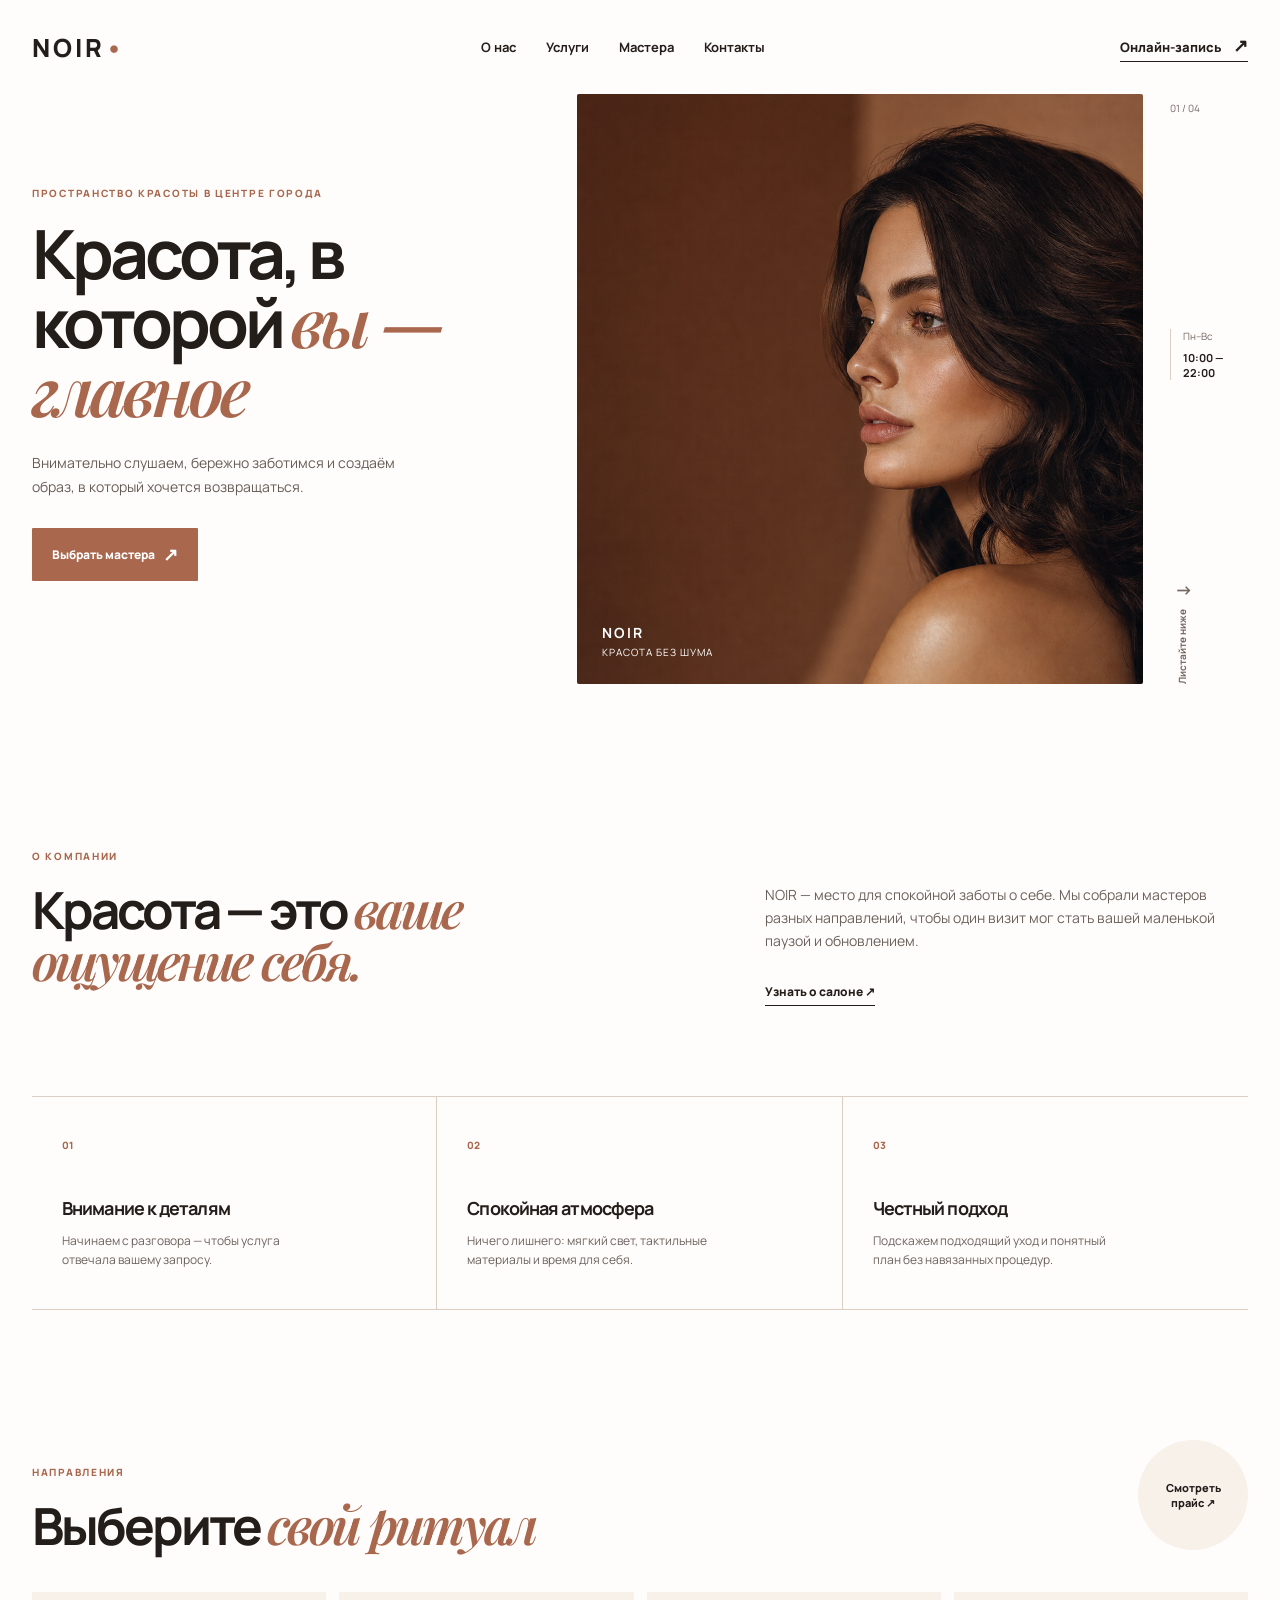
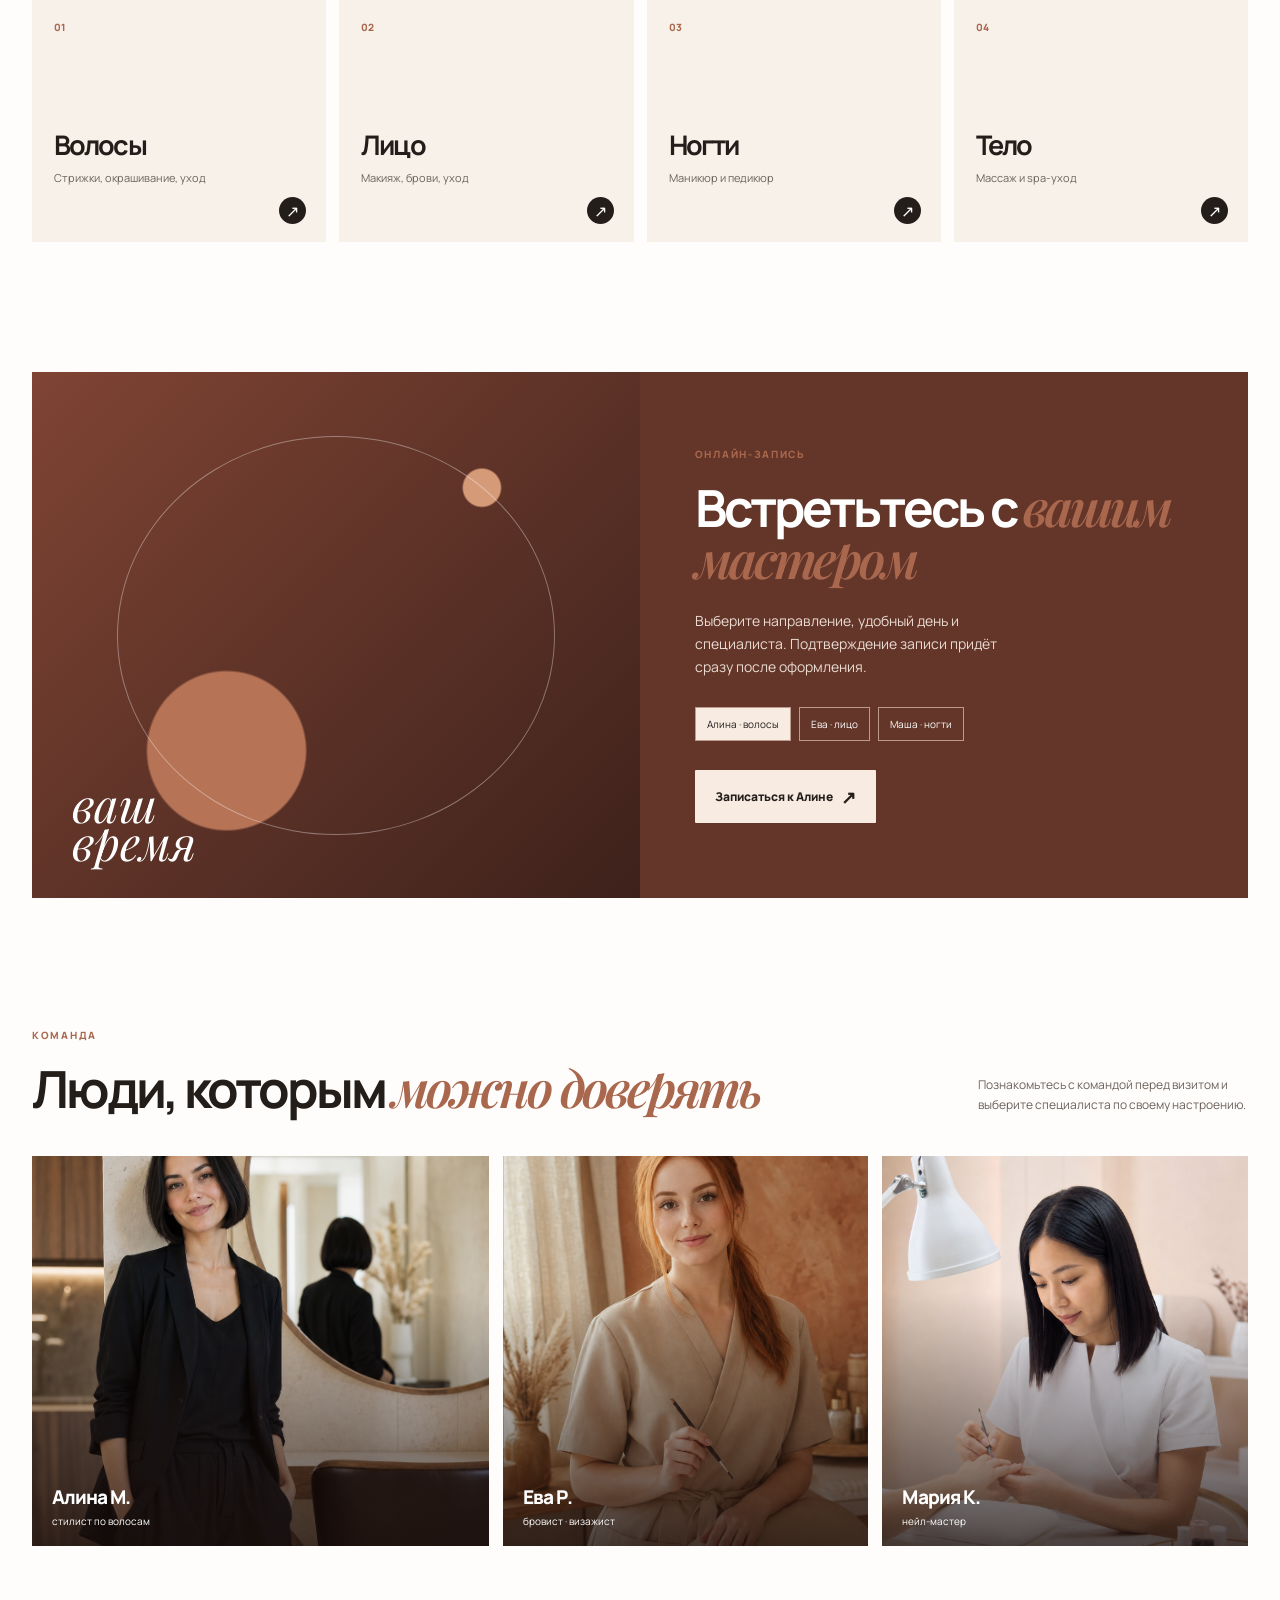
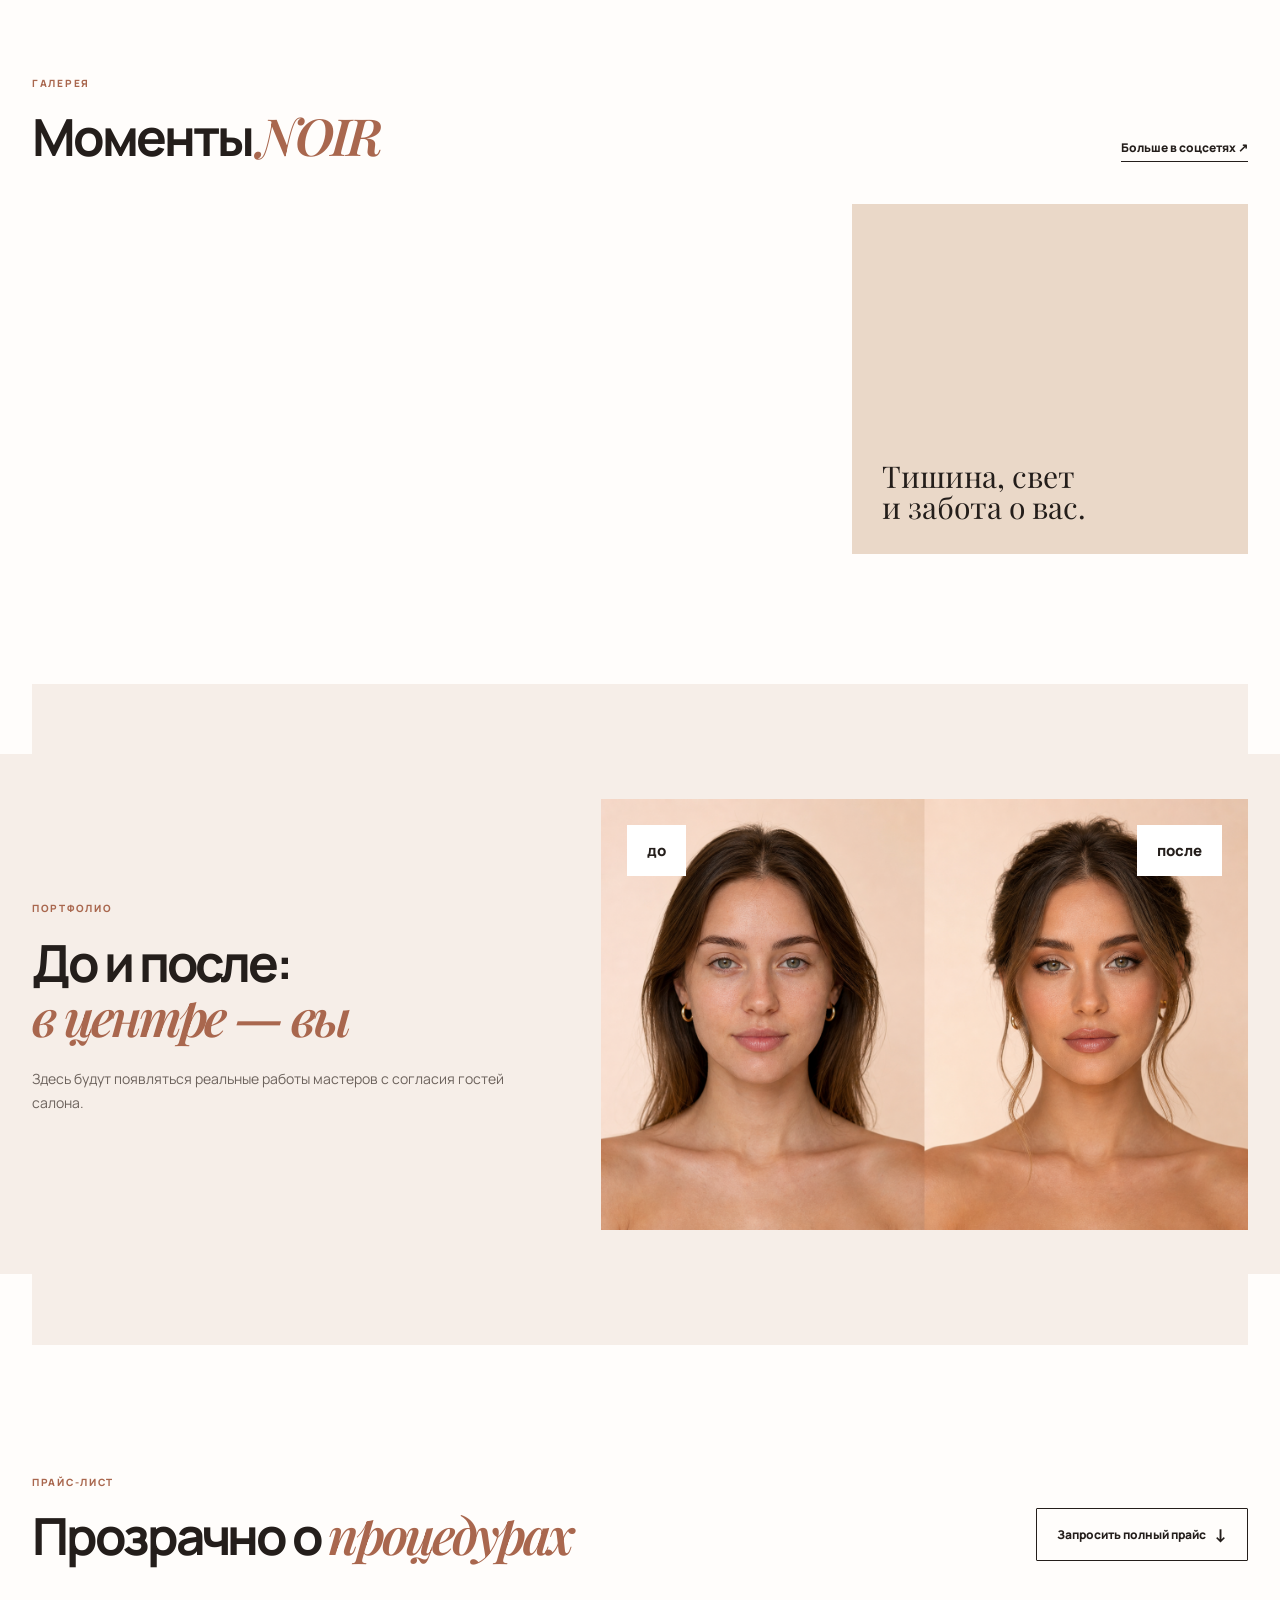
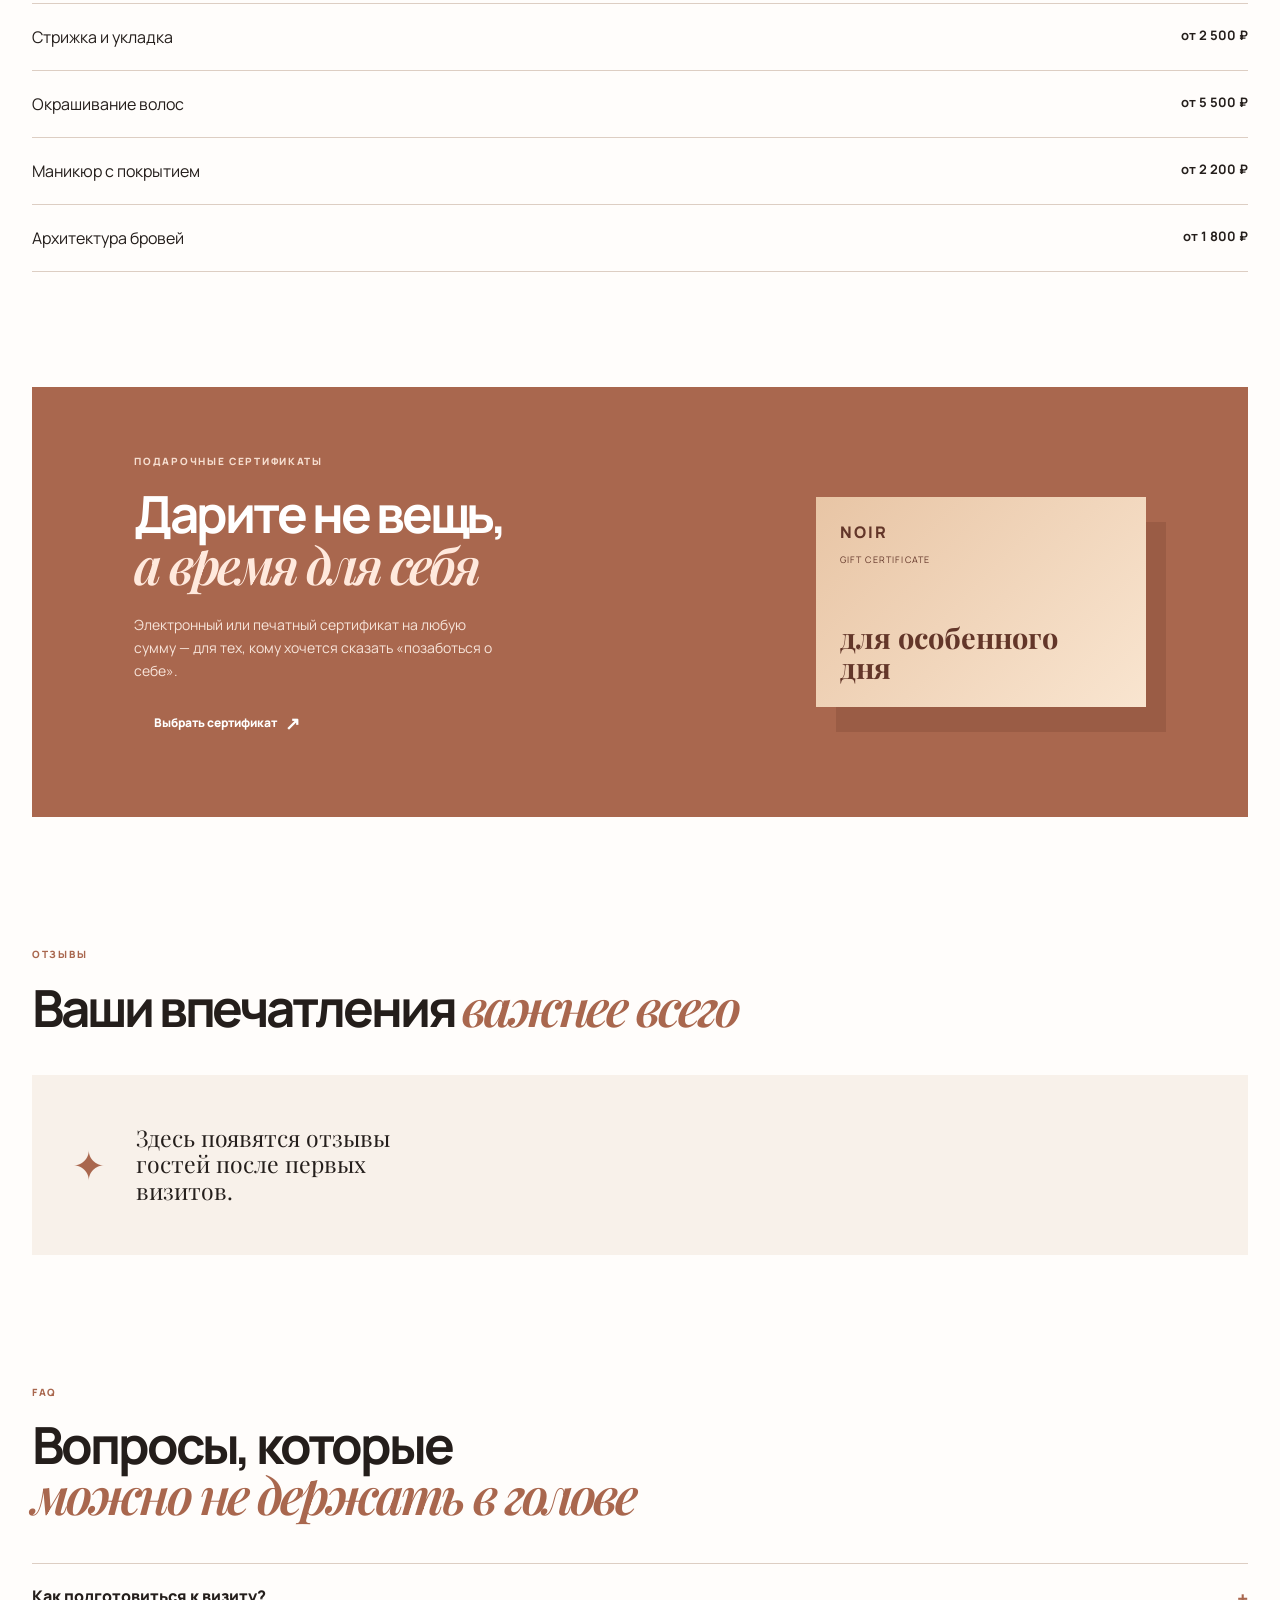
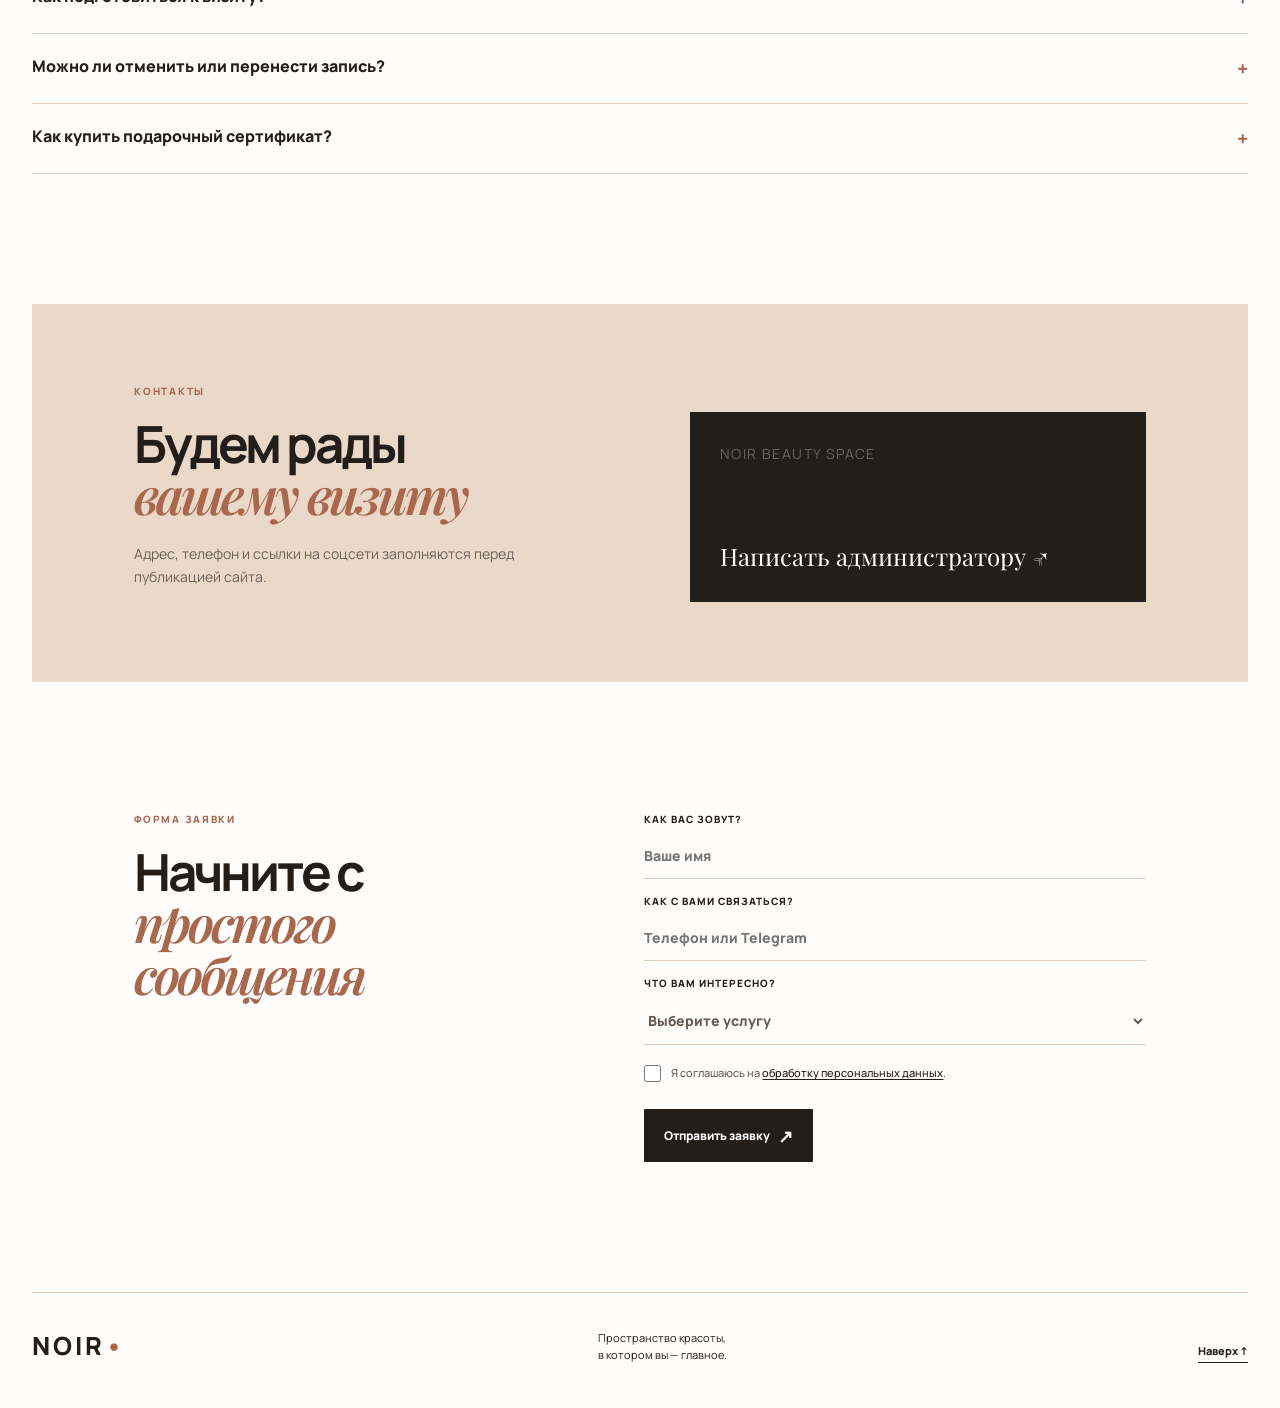
==== index.html @ 76cec796 "Create beauty salon landing page" ====
<!doctype html>
<html lang="ru">
  <head>
    <meta charset="UTF-8" />
    <meta name="viewport" content="width=device-width, initial-scale=1.0" />
    <meta name="description" content="Демонстрационный лендинг салона красоты NOIR." />
    <meta name="theme-color" content="#a8664b" />
    <title>NOIR — пространство красоты</title>
    <link rel="preconnect" href="https://fonts.googleapis.com" />
    <link rel="preconnect" href="https://fonts.gstatic.com" crossorigin />
    <link href="https://fonts.googleapis.com/css2?family=Manrope:wght@400;500;600;700;800&family=Playfair+Display:ital,wght@0,600;0,700;1,600&display=swap" rel="stylesheet" />
    <link rel="stylesheet" href="/styles.css" />
  </head>
  <body>
    <header class="header shell">
      <a class="logo" href="#top" aria-label="NOIR — на главную">NOIR<span>•</span></a>
      <button class="menu-button" aria-expanded="false" aria-controls="nav"><span></span><span></span><i class="sr-only">Открыть меню</i></button>
      <nav id="nav" class="nav" aria-label="Основная навигация">
        <a href="#about">О нас</a><a href="#services">Услуги</a><a href="#team">Мастера</a><a href="#contacts">Контакты</a>
      </nav>
      <a class="header-book" href="#booking">Онлайн-запись <b>↗</b></a>
    </header>

    <main id="top">
      <section class="hero shell">
        <div class="hero-copy"><p class="eyebrow">пространство красоты в центре города</p><h1>Красота, в которой <em>вы — главное</em></h1><p>Внимательно слушаем, бережно заботимся и создаём образ, в который хочется возвращаться.</p><a class="button button-light" href="#booking">Выбрать мастера <span>↗</span></a></div>
        <div class="hero-image"><img src="/public/beauty/hero.png" alt="Девушка с вечерним макияжем в бьюти-салоне" /><div class="hero-note"><b>NOIR</b><span>красота без шума</span></div></div>
        <div class="hero-side"><p>01 / 04</p><div><span>Пн–Вс</span><strong>10:00 — 22:00</strong></div><a href="#services">Листайте ниже <i>↓</i></a></div>
      </section>

      <section class="intro shell" id="about"><div><p class="eyebrow">о компании</p><h2>Красота — это <em>ваше ощущение себя.</em></h2></div><div class="intro-text"><p>NOIR — место для спокойной заботы о себе. Мы собрали мастеров разных направлений, чтобы один визит мог стать вашей маленькой паузой и обновлением.</p><a class="text-link" href="#contacts">Узнать о салоне <span>↗</span></a></div></section>

      <section class="benefits shell"><article><span>01</span><h3>Внимание к деталям</h3><p>Начинаем с разговора — чтобы услуга отвечала вашему запросу.</p></article><article><span>02</span><h3>Спокойная атмосфера</h3><p>Ничего лишнего: мягкий свет, тактильные материалы и время для себя.</p></article><article><span>03</span><h3>Честный подход</h3><p>Подскажем подходящий уход и понятный план без навязанных процедур.</p></article></section>

      <section class="services shell" id="services"><div class="section-top"><div><p class="eyebrow">направления</p><h2>Выберите <em>свой ритуал</em></h2></div><a class="round-link" href="#price">Смотреть<br />прайс ↗</a></div><div class="service-grid"><a href="#booking"><span>01</span><h3>Волосы</h3><p>Стрижки, окрашивание, уход</p><i>↗</i></a><a href="#booking"><span>02</span><h3>Лицо</h3><p>Макияж, брови, уход</p><i>↗</i></a><a href="#booking"><span>03</span><h3>Ногти</h3><p>Маникюр и педикюр</p><i>↗</i></a><a href="#booking"><span>04</span><h3>Тело</h3><p>Массаж и spa-уход</p><i>↗</i></a></div></section>

      <section class="booking shell" id="booking"><div class="booking-art"><img src="/public/beauty/hero.png" alt="" /><span>ваш<br />время</span></div><div class="booking-copy"><p class="eyebrow">онлайн-запись</p><h2>Встретьтесь с <em>вашим мастером</em></h2><p>Выберите направление, удобный день и специалиста. Подтверждение записи придёт сразу после оформления.</p><div class="master-pills"><button class="selected" type="button">Алина · волосы</button><button type="button">Ева · лицо</button><button type="button">Маша · ногти</button></div><a class="button button-dark" href="#request">Записаться к Алине <span>↗</span></a></div></section>

      <section class="team shell" id="team"><div class="section-top"><div><p class="eyebrow">команда</p><h2>Люди, которым <em>можно доверять</em></h2></div><p class="section-summary">Познакомьтесь с командой перед визитом и выберите специалиста по своему настроению.</p></div><div class="team-grid"><article class="person one"><div><span>Алина М.</span><small>стилист по волосам</small></div></article><article class="person two"><div><span>Ева Р.</span><small>бровист · визажист</small></div></article><article class="person three"><div><span>Мария К.</span><small>нейл-мастер</small></div></article></div></section>

      <section class="gallery shell"><div class="section-top"><div><p class="eyebrow">галерея</p><h2>Моменты <em>NOIR</em></h2></div><a class="text-link" href="#contacts">Больше в соцсетях <span>↗</span></a></div><div class="gallery-grid"><div class="g-one"></div><div class="g-two"></div><div class="g-three"><p>Тишина, свет<br />и забота о вас.</p></div></div></section>

      <section class="before-after shell"><div><p class="eyebrow">портфолио</p><h2>До и после:<br /><em>в центре — вы</em></h2><p>Здесь будут появляться реальные работы мастеров с согласия гостей салона.</p></div><div class="comparison comparison-static"><img src="/public/beauty/before-after.png" alt="Результат макияжа до и после" /><span class="comparison-label label-before">до</span><span class="comparison-label label-after">после</span></div></section>

      <section class="price shell" id="price"><div class="section-top"><div><p class="eyebrow">прайс-лист</p><h2>Прозрачно о <em>процедурах</em></h2></div><a class="button button-outline" href="#request">Запросить полный прайс <span>↓</span></a></div><div class="price-list"><div><span>Стрижка и укладка</span><b>от 2 500 ₽</b></div><div><span>Окрашивание волос</span><b>от 5 500 ₽</b></div><div><span>Маникюр с покрытием</span><b>от 2 200 ₽</b></div><div><span>Архитектура бровей</span><b>от 1 800 ₽</b></div></div></section>

      <section class="offers shell"><div><p class="eyebrow">подарочные сертификаты</p><h2>Дарите не вещь,<br /><em>а время для себя</em></h2><p>Электронный или печатный сертификат на любую сумму — для тех, кому хочется сказать «позаботься о себе».</p><a class="button button-light" href="#request">Выбрать сертификат <span>↗</span></a></div><div class="certificate"><span>NOIR</span><small>Gift certificate</small><b>для особенного<br />дня</b></div></section>

      <section class="reviews shell"><div class="section-top"><div><p class="eyebrow">отзывы</p><h2>Ваши впечатления <em>важнее всего</em></h2></div></div><div class="review-empty"><span>✦</span><p>Здесь появятся отзывы гостей после первых визитов.</p></div></section>

      <section class="faq shell"><p class="eyebrow">faq</p><h2>Вопросы, которые<br /><em>можно не держать в голове</em></h2><details><summary>Как подготовиться к визиту?<span>+</span></summary><p>После выбора услуги администратор подскажет всё необходимое перед записью.</p></details><details><summary>Можно ли отменить или перенести запись?<span>+</span></summary><p>Да, пожалуйста, сообщите нам заранее — мы найдём другое удобное время.</p></details><details><summary>Как купить подарочный сертификат?<span>+</span></summary><p>Оставьте заявку ниже: подготовим электронный или печатный вариант.</p></details></section>

      <section class="contacts shell" id="contacts"><div><p class="eyebrow">контакты</p><h2>Будем рады<br /><em>вашему визиту</em></h2><p>Адрес, телефон и ссылки на соцсети заполняются перед публикацией сайта.</p></div><div class="contact-card"><p>NOIR beauty space</p><a href="#request">Написать администратору <span>↗</span></a></div></section>

      <section class="request shell" id="request"><div><p class="eyebrow">форма заявки</p><h2>Начните с <em>простого сообщения</em></h2></div><form><label>Как вас зовут?<input required placeholder="Ваше имя" /></label><label>Как с вами связаться?<input required placeholder="Телефон или Telegram" /></label><label>Что вам интересно?<select><option>Выберите услугу</option><option>Запись к мастеру</option><option>Прайс-лист</option><option>Подарочный сертификат</option></select></label><label class="consent"><input type="checkbox" required /><span>Я соглашаюсь на <a href="/privacy.html">обработку персональных данных</a>.</span></label><button class="button button-dark" type="submit">Отправить заявку <span>↗</span></button></form></section>
    </main>
    <footer class="footer shell"><a class="logo" href="#top">NOIR<span>•</span></a><p>Пространство красоты,<br />в котором вы — главное.</p><a href="#top">Наверх ↑</a></footer>
    <script src="/script.js"></script>
  </body>
</html>
---- styles.css ----
:root{--ink:#241e1b;--soft:#f8f1ea;--sand:#ead8c8;--clay:#a9674e;--wine:#633629;--paper:#fffdfb;--line:#ddcec3}*{box-sizing:border-box}html{scroll-behavior:smooth}body{margin:0;background:var(--paper);color:var(--ink);font-family:Manrope,Arial,sans-serif;font-size:16px}a{text-decoration:none;color:inherit}button,input,select{font:inherit}:focus-visible{outline:3px solid #a9674e;outline-offset:4px}.shell{width:min(1240px,calc(100% - 64px));margin:auto}.sr-only{position:absolute;width:1px;height:1px;overflow:hidden;clip:rect(0 0 0 0)}.header{height:94px;display:flex;align-items:center;justify-content:space-between;position:relative}.logo{font-size:25px;font-weight:800;letter-spacing:.12em}.logo span{color:var(--clay)}.nav{display:flex;gap:30px;font-size:13px;font-weight:700}.nav a:hover,.text-link:hover{color:var(--clay)}.header-book{font-size:13px;font-weight:800;border-bottom:1px solid var(--ink);padding-bottom:4px}.header-book b,.button span{font-size:18px;margin-left:8px}.menu-button{display:none}.hero{min-height:630px;display:grid;grid-template-columns:1fr 1.04fr 105px;gap:0;align-items:stretch;padding-bottom:45px}.hero-copy{padding:92px 47px 35px 0}.eyebrow{font-size:10px;text-transform:uppercase;letter-spacing:.17em;font-weight:800;color:var(--clay);margin:0 0 20px}h1,h2,h3,p{margin-top:0}h1,h2{letter-spacing:-.06em;line-height:.99}h1{font-size:clamp(48px,5.3vw,78px);margin-bottom:26px}h1 em,h2 em{font-family:'Playfair Display',serif;font-weight:600;color:var(--clay)}.hero-copy>p:not(.eyebrow){max-width:370px;color:#675d57;line-height:1.65;font-size:14px;margin-bottom:30px}.button{border:0;display:inline-flex;align-items:center;justify-content:center;min-height:53px;padding:0 20px;border-radius:1px;font-size:12px;font-weight:800;cursor:pointer;transition:.2s transform,.2s background}.button:hover{transform:translateY(-3px)}.button-light{color:white;background:var(--clay)}.button-dark{color:white;background:var(--ink)}.button-outline{border:1px solid var(--ink);background:transparent}.hero-image{position:relative;overflow:hidden;background:var(--sand);min-height:590px;border-radius:2px}.hero-image:after{content:"";position:absolute;inset:0;background:linear-gradient(110deg,rgba(73,36,22,.23),transparent 55%)}.hero-image img{width:100%;height:100%;object-fit:cover;object-position:68% center;position:absolute}.hero-note{position:absolute;left:25px;bottom:25px;z-index:1;color:white;display:flex;flex-direction:column;gap:3px}.hero-note b{font-size:14px;letter-spacing:.15em}.hero-note span{font-size:10px;text-transform:uppercase;letter-spacing:.1em}.hero-side{padding:0 0 0 27px;display:flex;flex-direction:column;justify-content:space-between;font-size:10px;color:#746862}.hero-side>p{padding-top:7px}.hero-side div{display:flex;flex-direction:column;gap:7px;border-left:1px solid var(--line);padding-left:12px}.hero-side strong{font-size:11px;color:var(--ink)}.hero-side a{writing-mode:vertical-rl;transform:rotate(180deg);font-weight:700}.hero-side i{margin-top:10px;font-style:normal;font-size:18px}.intro{padding:120px 0 90px;display:grid;grid-template-columns:1.15fr .85fr;gap:80px}.intro h2,.section-top h2,.team h2,.gallery h2,.price h2,.reviews h2,.faq h2,.contacts h2,.request h2{font-size:clamp(36px,4vw,59px);margin:0}.intro-text{padding-top:34px}.intro-text p,.booking-copy>p:not(.eyebrow),.before-after>div>p:not(.eyebrow),.offers p:not(.eyebrow),.contacts>div>p:not(.eyebrow){line-height:1.65;color:#6c625c;font-size:14px}.text-link{font-size:12px;font-weight:800;border-bottom:1px solid var(--ink);padding-bottom:5px;display:inline-block;margin-top:17px}.benefits{border-top:1px solid var(--line);border-bottom:1px solid var(--line);display:grid;grid-template-columns:repeat(3,1fr)}.benefits article{padding:35px 30px 40px;border-right:1px solid var(--line)}.benefits article:last-child{border:0}.benefits span,.service-grid a>span{font-size:10px;color:var(--clay);font-weight:800}.benefits h3{font-size:18px;letter-spacing:-.05em;margin:42px 0 12px}.benefits p{font-size:12px;line-height:1.55;color:#6c625c;max-width:240px;margin:0}.services,.team,.gallery,.price,.reviews{padding:130px 0}.section-top{display:flex;align-items:flex-end;justify-content:space-between;margin-bottom:42px}.round-link{width:110px;height:110px;border-radius:50%;background:var(--soft);display:grid;place-items:center;text-align:center;font-size:11px;font-weight:800;line-height:1.45}.service-grid{display:grid;grid-template-columns:repeat(4,1fr);gap:13px}.service-grid a{background:var(--soft);min-height:250px;padding:22px;position:relative;transition:.25s background,.25s transform}.service-grid a:hover{transform:translateY(-6px);background:var(--sand)}.service-grid h3{margin:90px 0 7px;font-size:27px;letter-spacing:-.07em}.service-grid p{font-size:11px;color:#6c625c}.service-grid i{position:absolute;right:20px;bottom:18px;width:27px;height:27px;border-radius:50%;background:var(--ink);color:#fff;font-style:normal;display:grid;place-items:center}.booking{display:grid;grid-template-columns:1fr 1fr;background:var(--wine);color:white}.booking-art{min-height:500px;position:relative;overflow:hidden}.booking-art:after{content:"";position:absolute;inset:0;background:rgba(52,24,17,.36)}.booking-art img{width:100%;height:100%;object-fit:cover;object-position:75%;filter:saturate(.7)}.booking-art span{position:absolute;z-index:1;left:40px;bottom:38px;font-family:'Playfair Display',serif;font-size:47px;line-height:.8;font-style:italic}.booking-copy{padding:75px 9%}.booking-copy h2{font-size:clamp(38px,4vw,58px);margin:0 0 24px}.booking-copy>p:not(.eyebrow){color:#eadbd2;max-width:340px}.master-pills{display:flex;flex-wrap:wrap;gap:8px;margin:29px 0}.master-pills button{background:transparent;border:1px solid #bc9a8d;color:white;padding:9px 11px;font-size:10px;cursor:pointer}.master-pills .selected{background:#f7ebe2;color:var(--ink)}.booking .button{background:#f7ebe2;color:var(--ink)}.section-summary{max-width:270px;font-size:12px;line-height:1.6;color:#6c625c;margin:0}.team-grid{display:grid;grid-template-columns:1.25fr 1fr 1fr;gap:14px}.person{height:390px;position:relative;overflow:hidden;background:linear-gradient(145deg,#dcb6a2,#7e4939)}.person:before{content:"";position:absolute;inset:0;background:url('/public/beauty/hero.png') center/cover;filter:sepia(.35) saturate(.7);opacity:.9}.person.two:before{object-position:20%;filter:hue-rotate(20deg) sepia(.3);transform:scale(1.12)}.person.three:before{object-position:90%;filter:grayscale(.25) sepia(.4);transform:scale(1.18)}.person:after{content:"";position:absolute;inset:35% 0 0;background:linear-gradient(transparent,rgba(25,13,10,.75))}.person div{position:absolute;z-index:1;left:20px;bottom:18px;color:#fff;display:flex;flex-direction:column;gap:4px}.person span{font-size:19px;font-weight:800;letter-spacing:-.05em}.person small{font-size:10px}.gallery{padding-top:0}.gallery-grid{display:grid;grid-template-columns:1.2fr .8fr 1fr;gap:14px;height:350px}.gallery-grid>div{background-image:url('/public/beauty/hero.png');background-size:cover}.g-one{background-position:78%;filter:sepia(.2)}.g-two{background-position:21%;filter:brightness(.75) hue-rotate(10deg)}.g-three{background:var(--sand)!important;padding:30px;display:flex;align-items:flex-end}.g-three p{font-family:'Playfair Display',serif;font-size:30px;line-height:1.05;margin:0}.before-after{padding:115px 0;display:grid;grid-template-columns:.85fr 1.15fr;gap:90px;align-items:center;background:#f6eee8}.before-after:before{content:"";position:absolute;left:0;right:0;height:520px;background:#f6eee8;z-index:-1}.before-after h2{font-size:clamp(38px,4vw,55px);margin:0 0 23px}.comparison{height:390px;position:relative;display:grid;grid-template-columns:1fr 1fr;overflow:hidden}.comparison>div{background:url('/public/beauty/hero.png') center/cover}.before{filter:grayscale(1) contrast(.8);background-position:23%!important}.after{background-position:86%!important}.comparison span{display:block;background:white;width:max-content;padding:6px 10px;margin:13px;font-size:10px;font-weight:800}.comparison button{position:absolute;left:calc(50% - 20px);top:calc(50% - 20px);border:0;width:40px;height:40px;border-radius:50%;background:var(--ink);color:white;cursor:pointer}.price{padding-bottom:115px}.price-list{border-top:1px solid var(--line)}.price-list div{display:flex;justify-content:space-between;padding:22px 0;border-bottom:1px solid var(--line);font-size:16px}.price-list b{font-size:13px}.offers{background:var(--clay);color:white;display:grid;grid-template-columns:1fr 1fr;min-height:430px;padding:67px 8%;align-items:center}.offers .eyebrow{color:#f6ded0}.offers h2{font-size:clamp(38px,4vw,57px);margin:0 0 22px}.offers h2 em{color:#ffe9dd}.offers p:not(.eyebrow){color:#f7e4da;max-width:360px}.certificate{justify-self:end;width:330px;height:210px;background:linear-gradient(135deg,#e8c5a5,#f9e5d0);color:var(--wine);padding:24px;display:flex;flex-direction:column;gap:10px;box-shadow:20px 25px 0 rgba(70,31,21,.15)}.certificate span{font-weight:800;letter-spacing:.13em}.certificate small{text-transform:uppercase;letter-spacing:.13em;font-size:9px}.certificate b{font-family:'Playfair Display',serif;font-size:29px;line-height:1.05;margin-top:auto}.reviews{padding-bottom:0}.review-empty{min-height:180px;background:var(--soft);display:flex;align-items:center;gap:30px;padding:40px}.review-empty span{font-size:40px;color:var(--clay)}.review-empty p{max-width:330px;font-family:'Playfair Display',serif;font-size:23px;line-height:1.15;margin:0}.faq{padding:130px 0}.faq h2{margin-bottom:42px}.faq details{border-top:1px solid var(--line);padding:21px 0}.faq details:last-child{border-bottom:1px solid var(--line)}.faq summary{font-weight:800;font-size:16px;cursor:pointer;list-style:none;display:flex;justify-content:space-between}.faq summary span{font-size:20px;color:var(--clay)}.faq details[open] summary span{transform:rotate(45deg)}.faq details p{max-width:510px;font-size:13px;line-height:1.6;color:#6c625c;margin:18px 0 0}.contacts{padding:80px 8%;background:var(--sand);display:grid;grid-template-columns:1fr 1fr;gap:100px}.contacts h2,.request h2{margin:0 0 22px}.contact-card{align-self:end;background:var(--ink);color:#fff;padding:30px;min-height:190px;display:flex;flex-direction:column;justify-content:space-between}.contact-card p{font-size:11px;text-transform:uppercase;letter-spacing:.1em}.contact-card a{font-family:'Playfair Display',serif;font-size:24px}.request{display:grid;grid-template-columns:.9fr 1.1fr;gap:100px;padding:130px 8%}.request form{display:grid;gap:15px}.request label{font-size:10px;font-weight:800;text-transform:uppercase;letter-spacing:.1em}.request input,.request select{display:block;width:100%;padding:13px 0;border:0;border-bottom:1px solid var(--line);background:transparent;outline:0;font-size:14px;margin-top:7px}.request select{color:#655a54}.request .button{justify-self:start;margin-top:12px}.form-note{font-size:10px;line-height:1.5;color:#81756e;margin:0}.footer{border-top:1px solid var(--line);padding:35px 0 45px;display:flex;justify-content:space-between;align-items:end}.footer p,.footer>a:last-child{font-size:11px;line-height:1.5;margin:0}.footer>a:last-child{font-weight:800;border-bottom:1px solid var(--ink);padding-bottom:3px}@media(max-width:760px){.shell{width:calc(100% - 36px)}.header{height:75px}.menu-button{display:block;order:3;width:32px;height:30px;border:0;background:transparent;padding:5px;cursor:pointer}.menu-button span{height:1px;background:var(--ink);display:block;margin:5px}.header-book{display:none}.nav{position:absolute;top:70px;right:0;z-index:3;background:var(--ink);color:#fff;padding:18px;display:none;flex-direction:column;gap:14px}.nav.open{display:flex}.hero{display:flex;flex-direction:column;min-height:0;padding-bottom:55px}.hero-copy{padding:48px 0 33px}.hero-copy h1{font-size:51px}.hero-image{min-height:440px}.hero-side{display:none}.intro,.before-after,.contacts,.request{grid-template-columns:1fr;gap:27px;padding:75px 0}.intro-text{padding:0}.benefits{grid-template-columns:1fr}.benefits article{border-right:0;border-bottom:1px solid var(--line);padding:25px 0}.benefits article:last-child{border:0}.benefits h3{margin:16px 0 8px}.services,.team,.gallery,.price,.reviews,.faq{padding:75px 0}.section-top{align-items:start;gap:20px}.section-top .round-link{display:none}.section-summary{display:none}.service-grid{grid-template-columns:1fr 1fr}.service-grid a{min-height:180px}.service-grid h3{margin-top:58px;font-size:23px}.booking{display:block;width:100%}.booking-art{min-height:320px}.booking-copy{padding:52px 18px}.team-grid{grid-template-columns:1fr 1fr}.person{height:280px}.person:first-child{grid-column:1/-1}.gallery-grid{grid-template-columns:1fr 1fr;height:380px}.g-one{grid-row:span 2}.g-three{padding:16px}.g-three p{font-size:20px}.before-after{width:100%;padding-left:18px;padding-right:18px}.comparison{height:300px}.price .section-top{display:block}.price .button{margin-top:20px}.offers{width:100%;grid-template-columns:1fr;padding:60px 18px;gap:35px}.certificate{justify-self:start;width:min(100%,330px)}.request{padding-left:0;padding-right:0}.footer{align-items:start;flex-direction:column;gap:20px}.footer>a:last-child{display:none}}
@media(prefers-reduced-motion:reduce){*{scroll-behavior:auto!important;transition:none!important}}

/* Each visual slot uses its own source image. */
.booking-art{background:radial-gradient(circle at 74% 22%,#d59a78 0 3%,transparent 3.3%),radial-gradient(circle at 32% 72%,#b67356 0 14%,transparent 14.4%),linear-gradient(135deg,#7f4434,#3d211b)}
.booking-art img{display:none}.booking-art:after{inset:12% 14%;background:transparent;border:1px solid rgba(255,255,255,.35);border-radius:50%}
.person:before{background-image:url('/public/beauty/team-alina.png');background-position:center;filter:none;opacity:1}.person.two:before{background-image:url('/public/beauty/team-eva.png');background-position:center;filter:none;transform:none}.person.three:before{background-image:url('/public/beauty/team-maria.png');background-position:center;filter:none;transform:none}
.gallery-grid>div{background-image:none}.g-one{background-image:url('/public/beauty/interior.png');background-position:center;filter:none}.g-two{background-image:url('/public/beauty/products.png');background-position:center;filter:none}
.comparison{background:url('/public/beauty/before-after.png') right center/200% 100%;cursor:ew-resize}.comparison>div{position:absolute;inset:0;background:none}.comparison .after{background:url('/public/beauty/before-after.png') right center/200% 100%}.comparison .before{width:var(--split);overflow:hidden;background:url('/public/beauty/before-after.png') left center/200% 100%;border-right:2px solid white}.comparison .before span{position:absolute;left:0}.comparison .after span{position:absolute;right:0}.comparison-range{position:absolute;z-index:3;inset:0;width:100%;height:100%;margin:0;opacity:0;cursor:ew-resize}.comparison-handle{position:absolute;z-index:2;left:var(--split);top:50%;display:grid;place-items:center;width:46px;height:46px;transform:translate(-50%,-50%);border-radius:50%;background:var(--ink);color:white;font-size:20px;font-weight:800;pointer-events:none}
.comparison-range{opacity:1;appearance:none;-webkit-appearance:none;background:transparent}.comparison-range::-webkit-slider-thumb{appearance:none;-webkit-appearance:none;width:46px;height:46px;background:transparent;border:0}.comparison-range::-moz-range-thumb{width:46px;height:46px;background:transparent;border:0}
.comparison{background:#f3ded3}.comparison .after{background:url('/public/beauty/after.png') center/cover}.comparison .before{width:100%;clip-path:inset(0 calc(100% - var(--split)) 0 0);overflow:hidden;border:0;background:url('/public/beauty/before.png') center/cover;filter:none}.comparison .before::after{content:"";position:absolute;left:var(--split);top:0;bottom:0;width:2px;background:#fff}.comparison .after,.comparison .before{filter:none}
.comparison{width:min(100%,440px);height:auto;aspect-ratio:3/4;justify-self:end}.comparison .comparison-handle{margin:0;padding:0;background:var(--ink);color:#fff;border-radius:50%;font-size:20px;line-height:1}.comparison-range{border:0}.comparison .before span,.comparison .after span{margin:18px}
@media(max-width:760px){.comparison{width:100%;max-width:440px;justify-self:start}}
.comparison-static{width:100%;max-width:none;height:auto;aspect-ratio:3/2;display:block;justify-self:stretch;cursor:default;background:none}.comparison-static img{display:block;width:100%;height:100%;object-fit:cover}.comparison-static .comparison-label{position:absolute;z-index:1;top:26px;margin:0;padding:15px 20px;background:#fff;color:var(--ink);font-size:15px;font-weight:800}.comparison-static .label-before{left:26px}.comparison-static .label-after{right:26px}.comparison-static .comparison-mark{position:absolute;z-index:1;left:50%;top:50%;display:grid;place-items:center;width:80px;height:80px;margin:0;padding:0;transform:translate(-50%,-50%);border-radius:50%;background:var(--ink);color:#fff;font-size:27px;font-weight:800}.comparison-static .before,.comparison-static .after,.comparison-static .comparison-range,.comparison-static .comparison-handle{display:none}@media(max-width:760px){.comparison-static{aspect-ratio:1/1.1}.comparison-static .comparison-label{top:14px;padding:10px 14px;font-size:12px}.comparison-static .label-before{left:14px}.comparison-static .label-after{right:14px}.comparison-static .comparison-mark{width:52px;height:52px;font-size:18px}}
.before-after h2{max-width:470px;line-height:1.06}
.request .consent{display:flex;align-items:flex-start;gap:10px;margin-top:5px;color:#685e58;font-size:11px;font-weight:500;line-height:1.5;letter-spacing:0;text-transform:none}.request .consent input{display:block;flex:0 0 auto;width:17px;height:17px;margin:0;border:1px solid var(--ink);accent-color:var(--ink)}.request .consent a{text-decoration:underline;text-underline-offset:2px;color:var(--ink)}
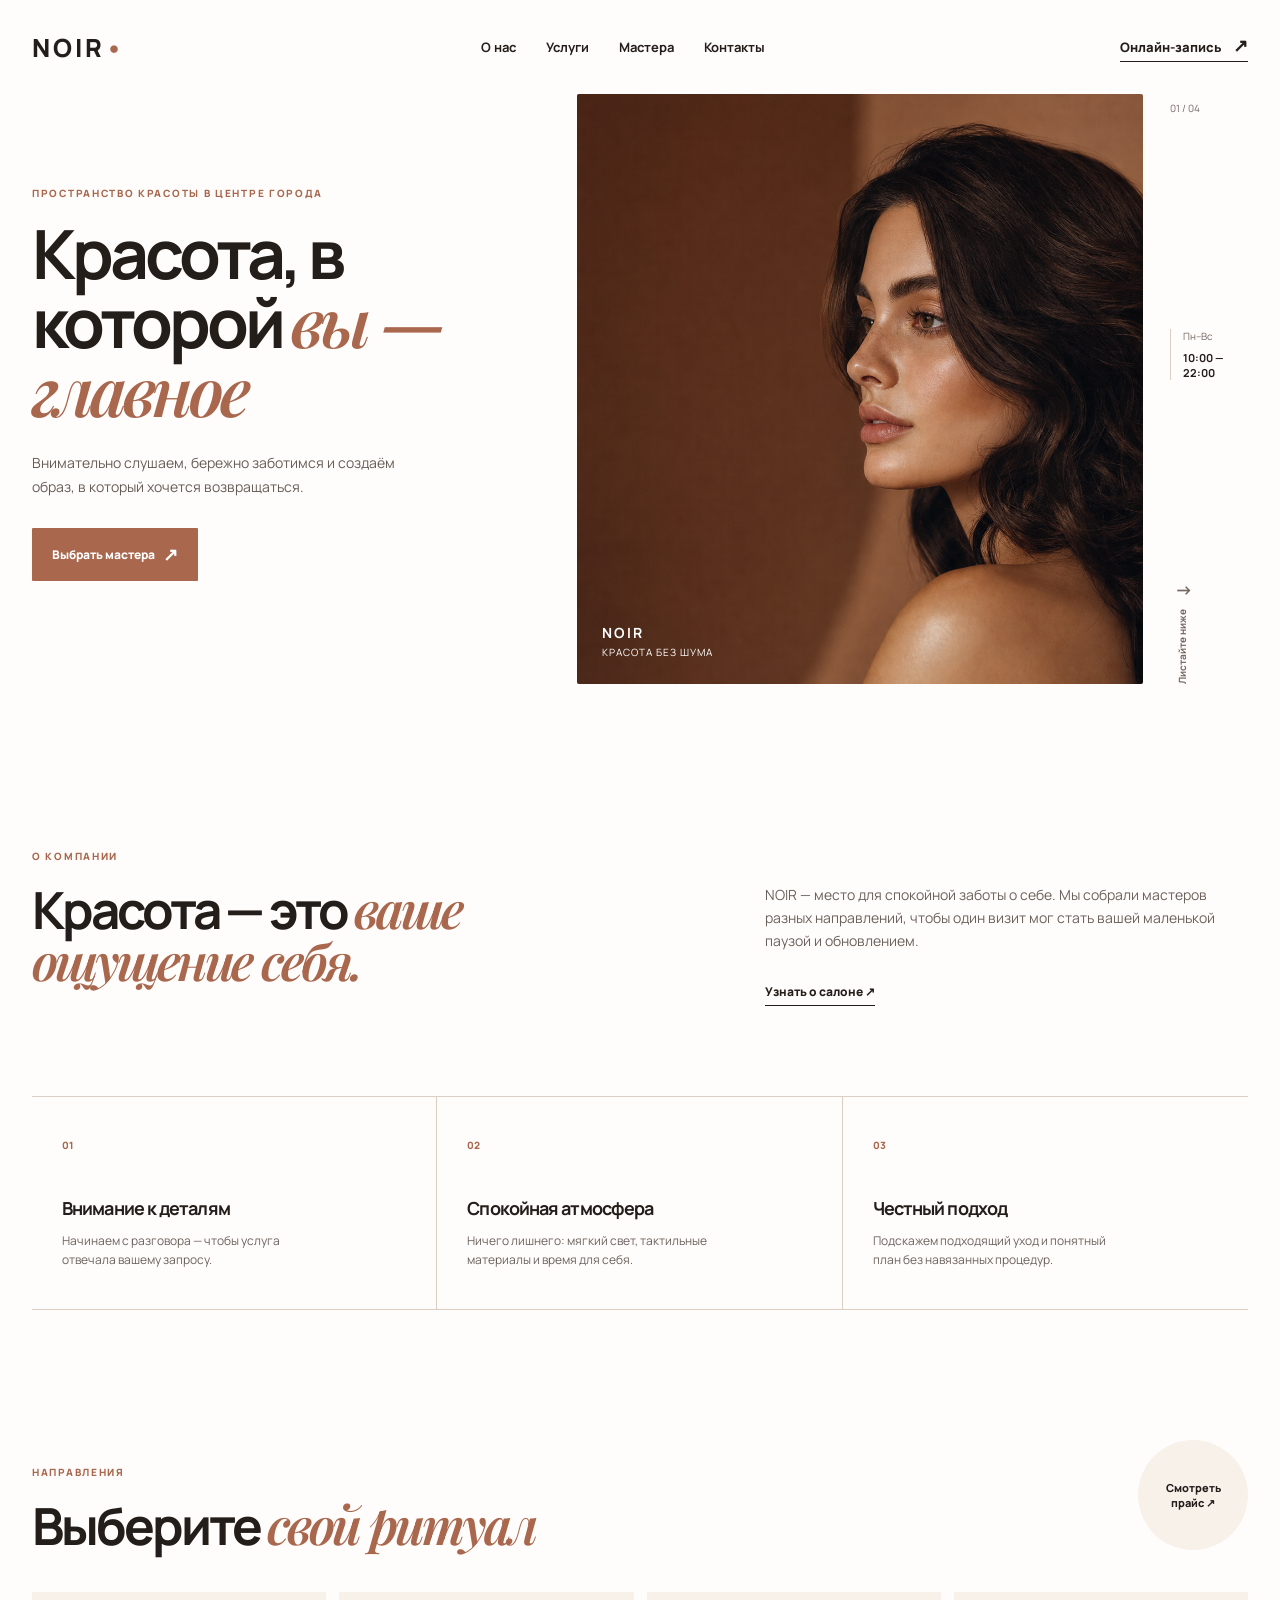
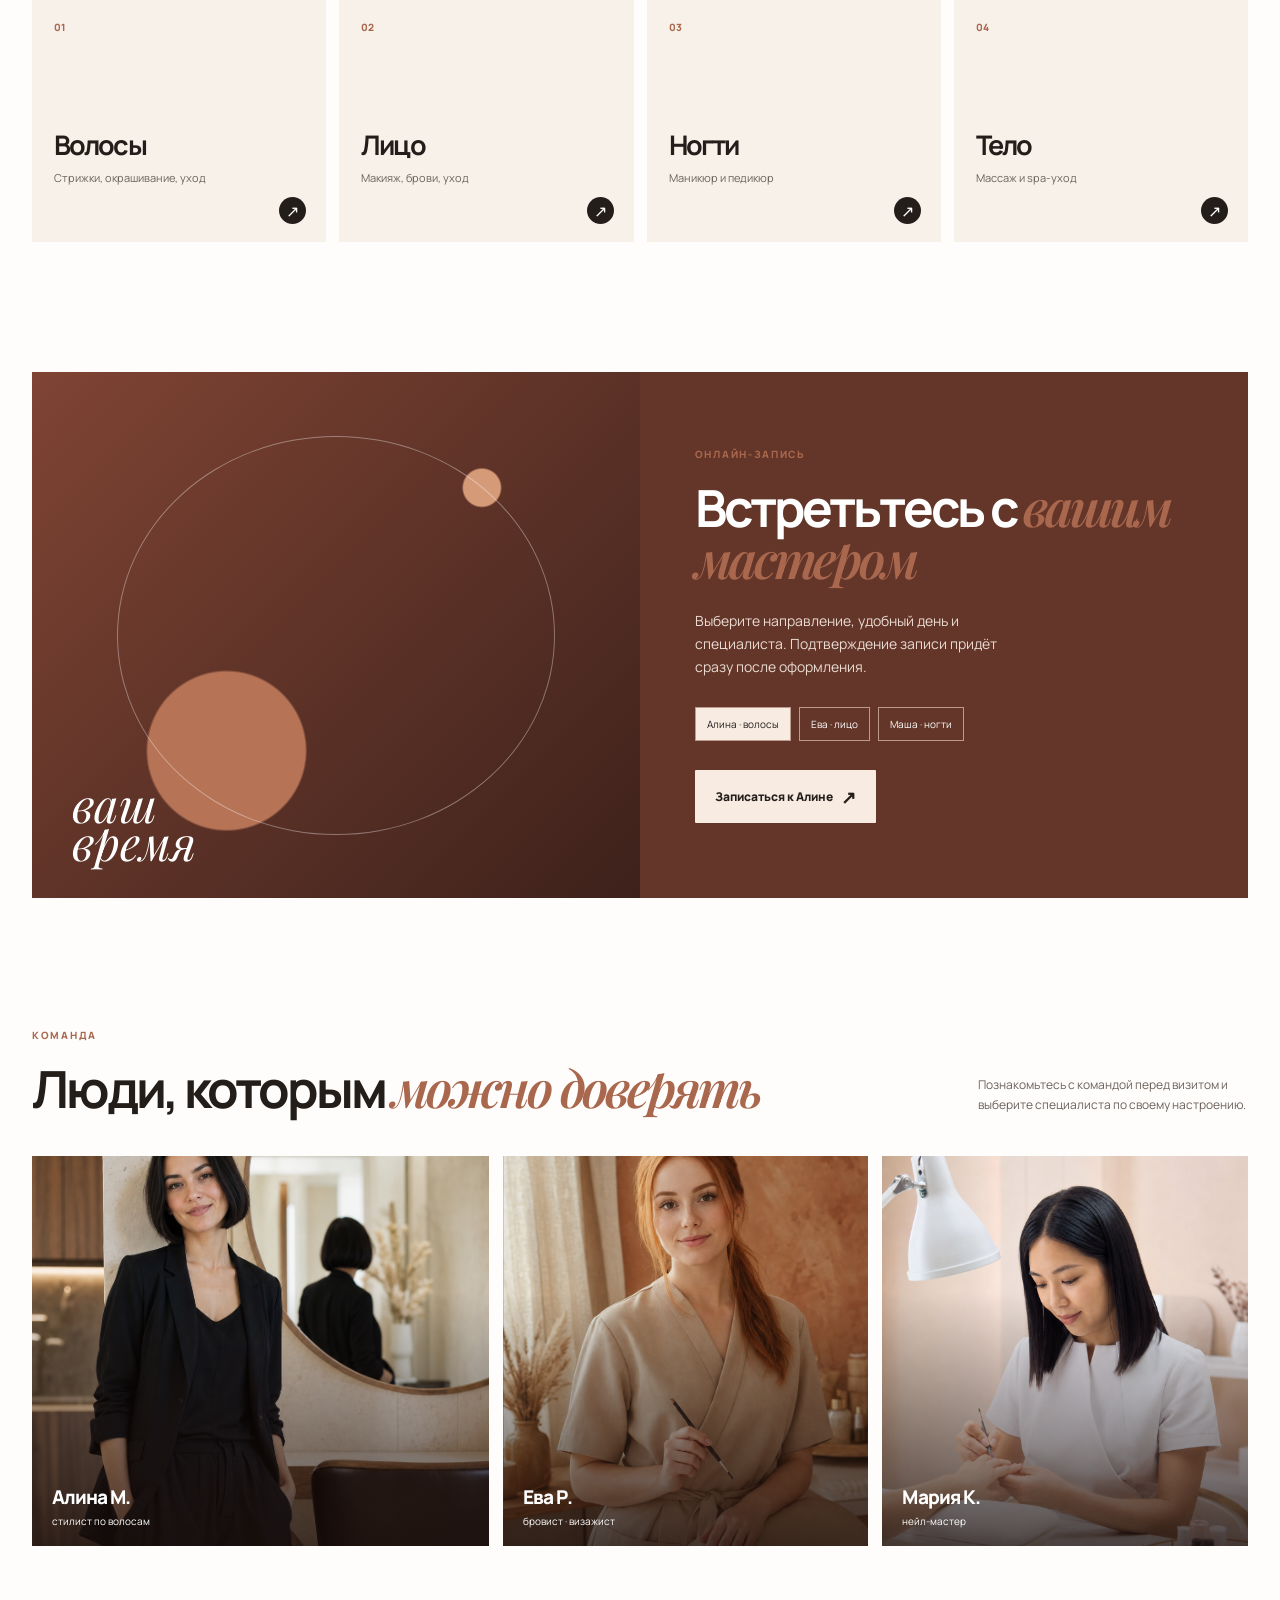
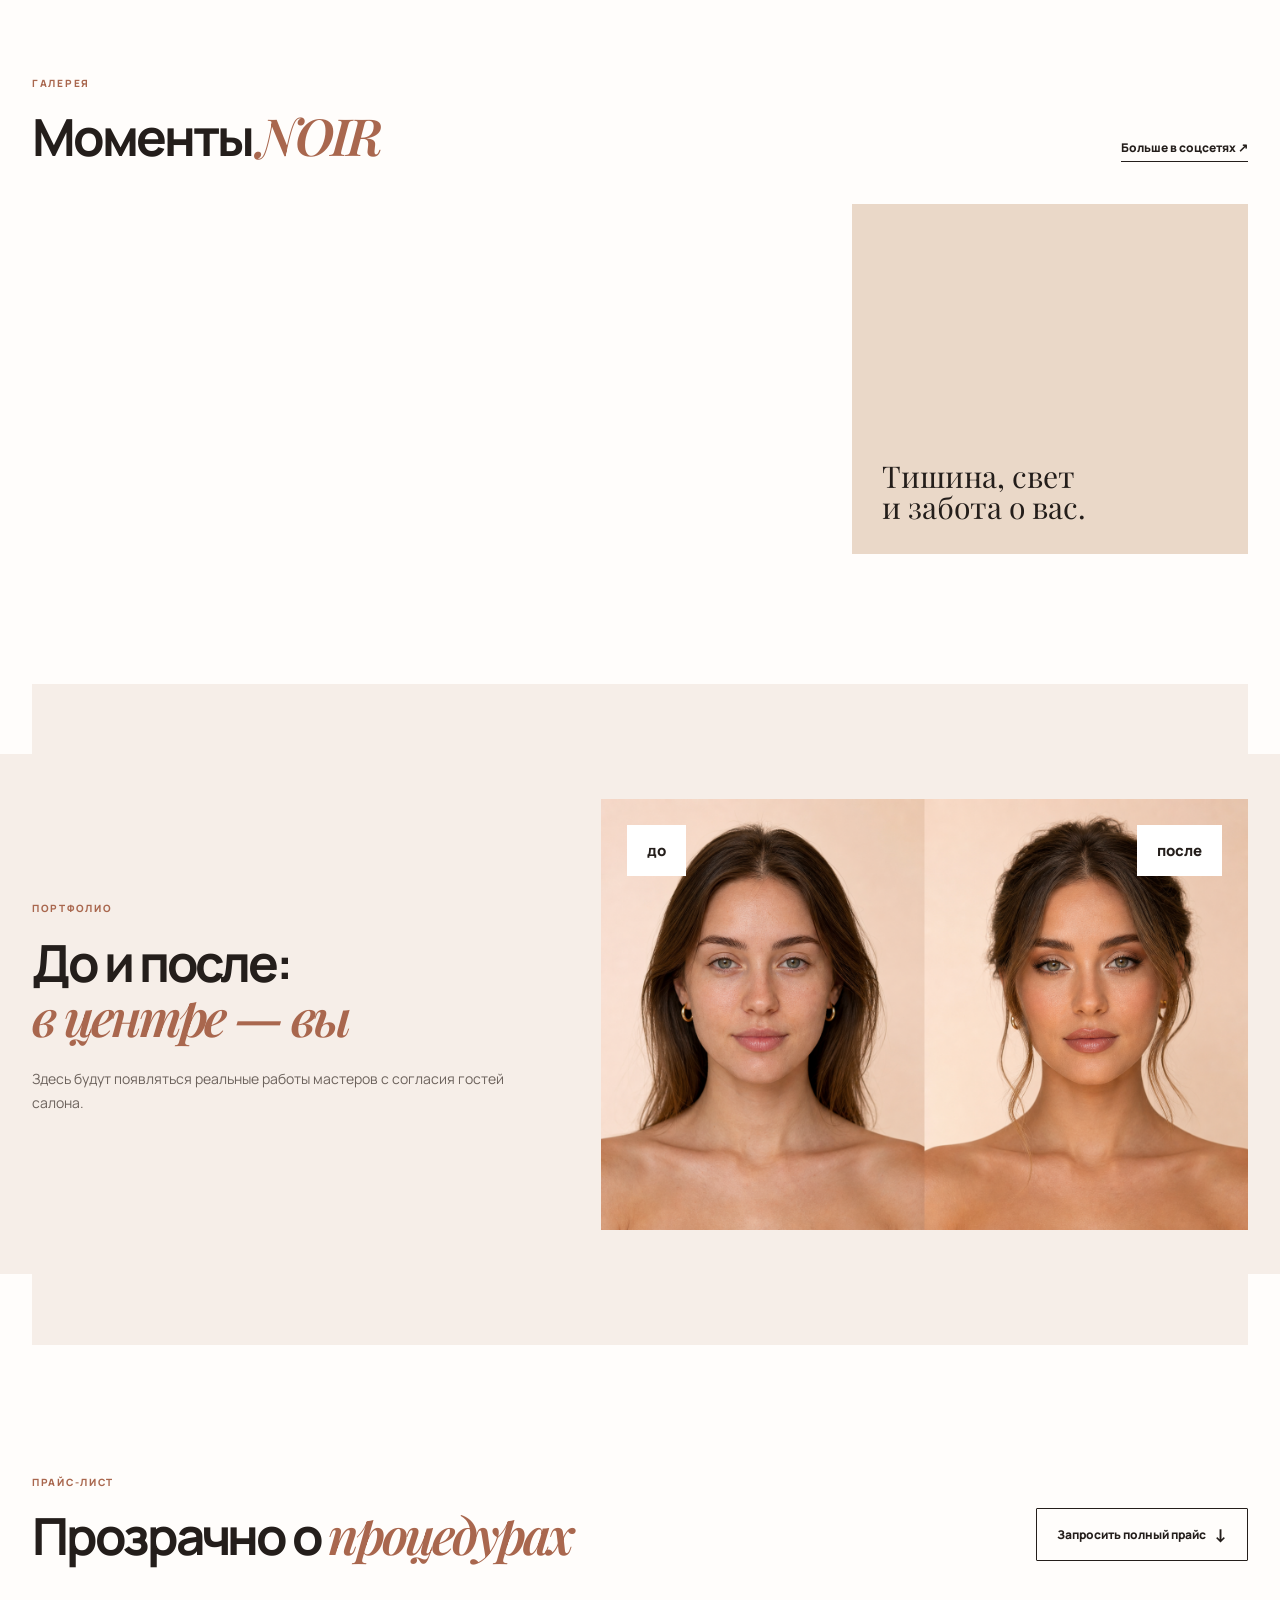
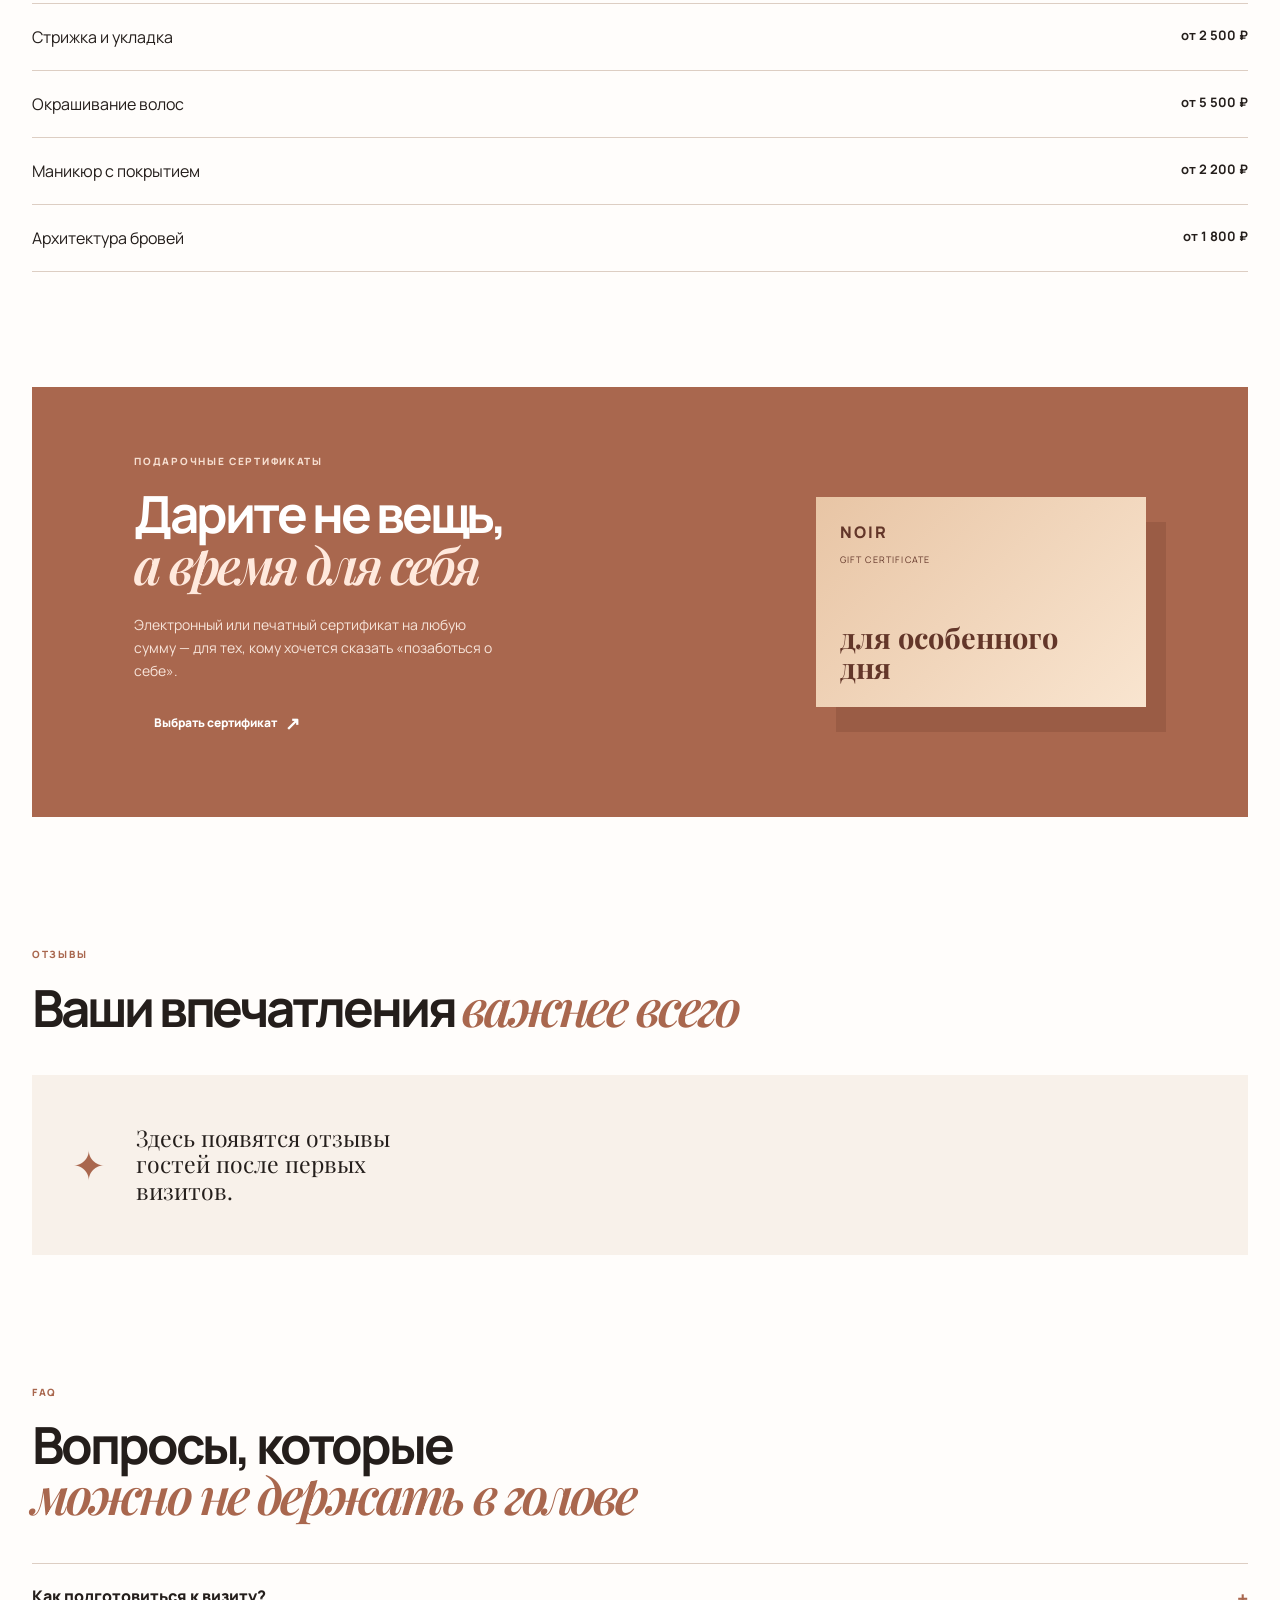
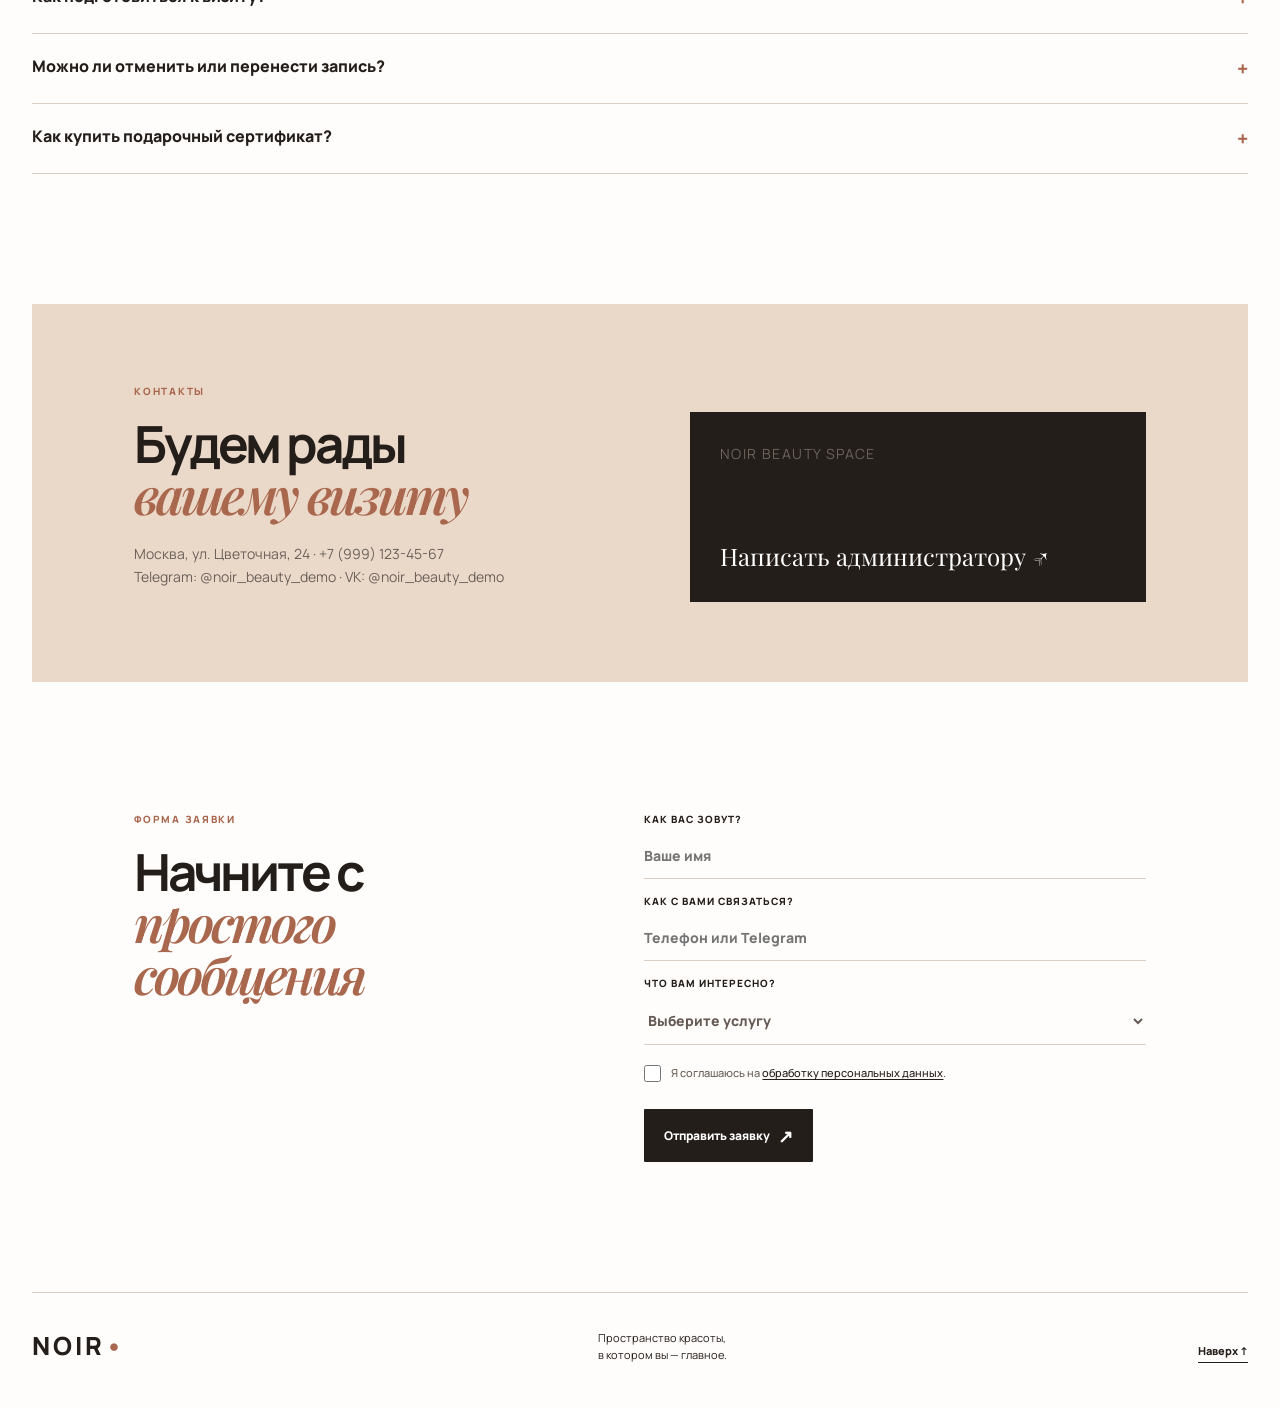
==== commit 6c9ae87b: "Добавить демонстрационные контакты" ====
--- a/index.html
+++ b/index.html
@@ -50,7 +50,7 @@
 
       <section class="faq shell"><p class="eyebrow">faq</p><h2>Вопросы, которые<br /><em>можно не держать в голове</em></h2><details><summary>Как подготовиться к визиту?<span>+</span></summary><p>После выбора услуги администратор подскажет всё необходимое перед записью.</p></details><details><summary>Можно ли отменить или перенести запись?<span>+</span></summary><p>Да, пожалуйста, сообщите нам заранее — мы найдём другое удобное время.</p></details><details><summary>Как купить подарочный сертификат?<span>+</span></summary><p>Оставьте заявку ниже: подготовим электронный или печатный вариант.</p></details></section>
 
-      <section class="contacts shell" id="contacts"><div><p class="eyebrow">контакты</p><h2>Будем рады<br /><em>вашему визиту</em></h2><p>Адрес, телефон и ссылки на соцсети заполняются перед публикацией сайта.</p></div><div class="contact-card"><p>NOIR beauty space</p><a href="#request">Написать администратору <span>↗</span></a></div></section>
+      <section class="contacts shell" id="contacts"><div><p class="eyebrow">контакты</p><h2>Будем рады<br /><em>вашему визиту</em></h2><p>Москва, ул. Цветочная, 24 · +7 (999) 123-45-67<br />Telegram: @noir_beauty_demo · VK: @noir_beauty_demo</p></div><div class="contact-card"><p>NOIR beauty space</p><a href="#request">Написать администратору <span>↗</span></a></div></section>
 
       <section class="request shell" id="request"><div><p class="eyebrow">форма заявки</p><h2>Начните с <em>простого сообщения</em></h2></div><form><label>Как вас зовут?<input required placeholder="Ваше имя" /></label><label>Как с вами связаться?<input required placeholder="Телефон или Telegram" /></label><label>Что вам интересно?<select><option>Выберите услугу</option><option>Запись к мастеру</option><option>Прайс-лист</option><option>Подарочный сертификат</option></select></label><label class="consent"><input type="checkbox" required /><span>Я соглашаюсь на <a href="/privacy.html">обработку персональных данных</a>.</span></label><button class="button button-dark" type="submit">Отправить заявку <span>↗</span></button></form></section>
     </main>
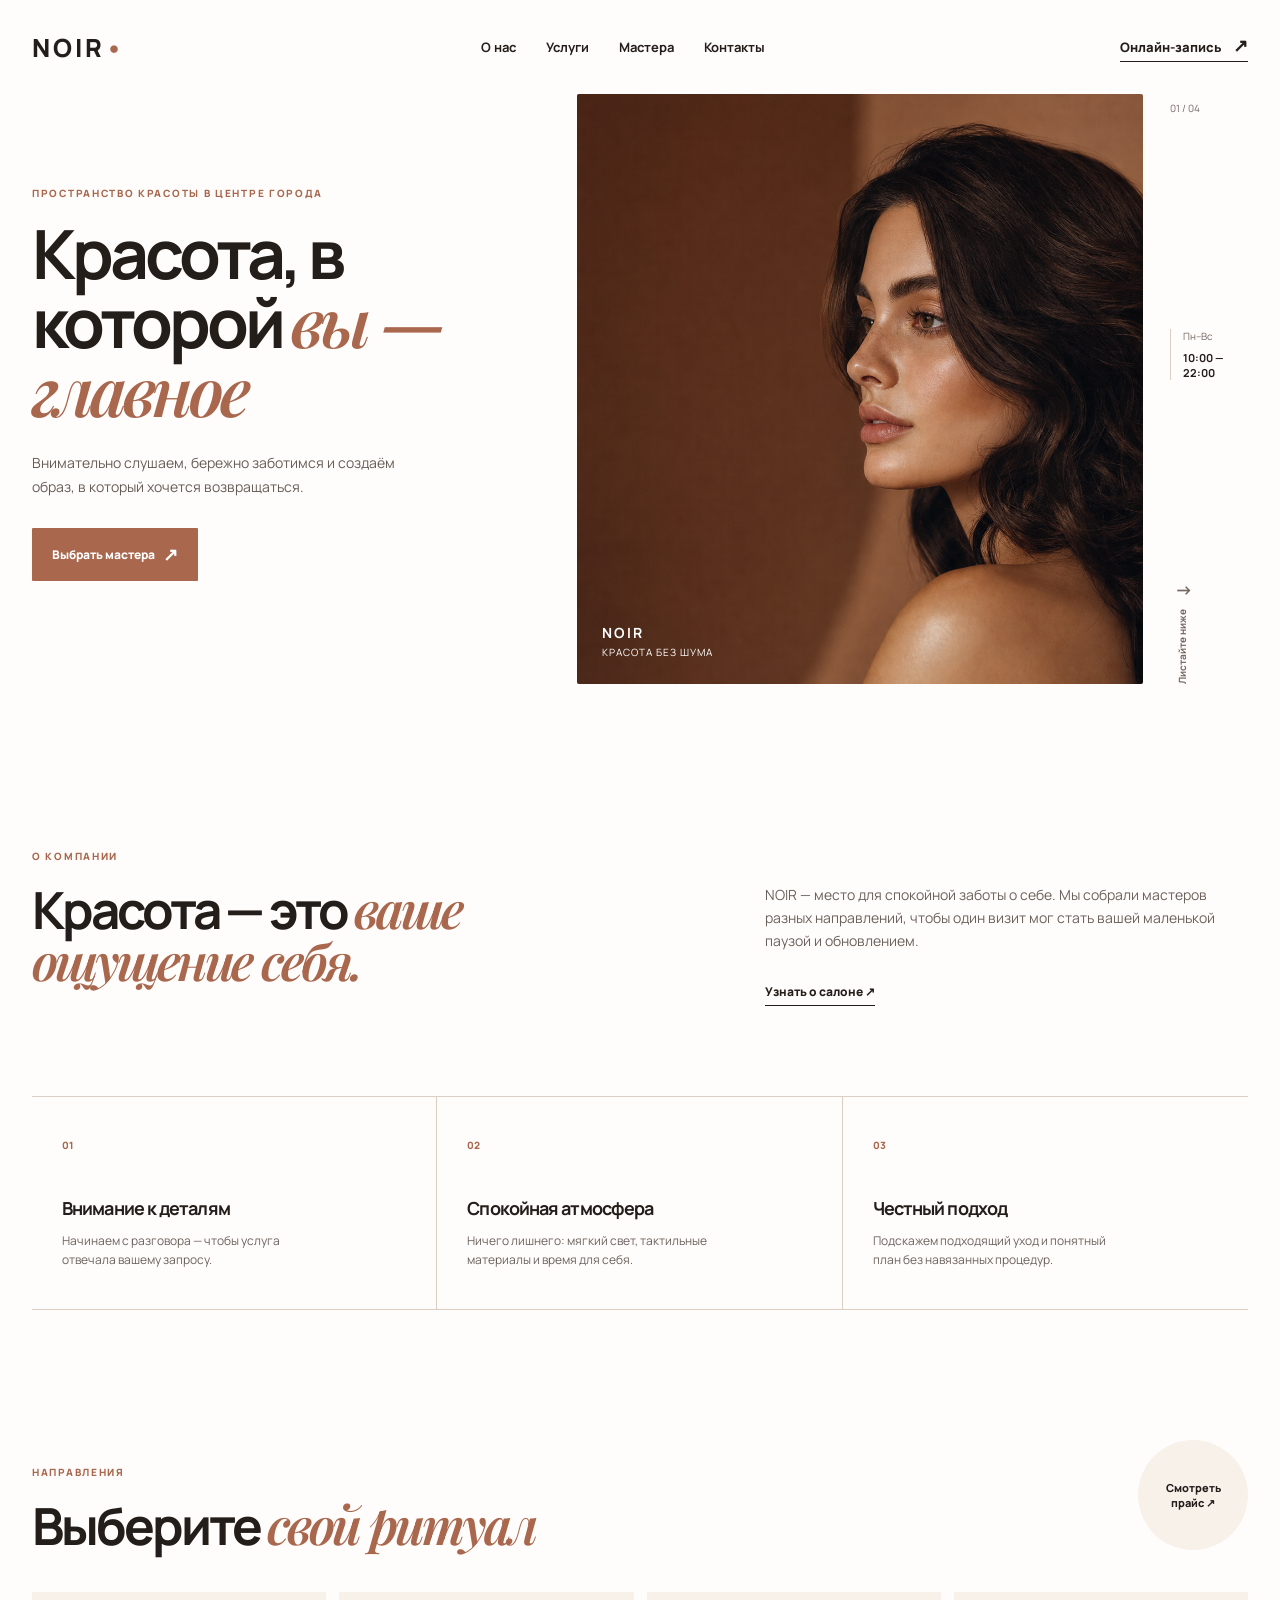
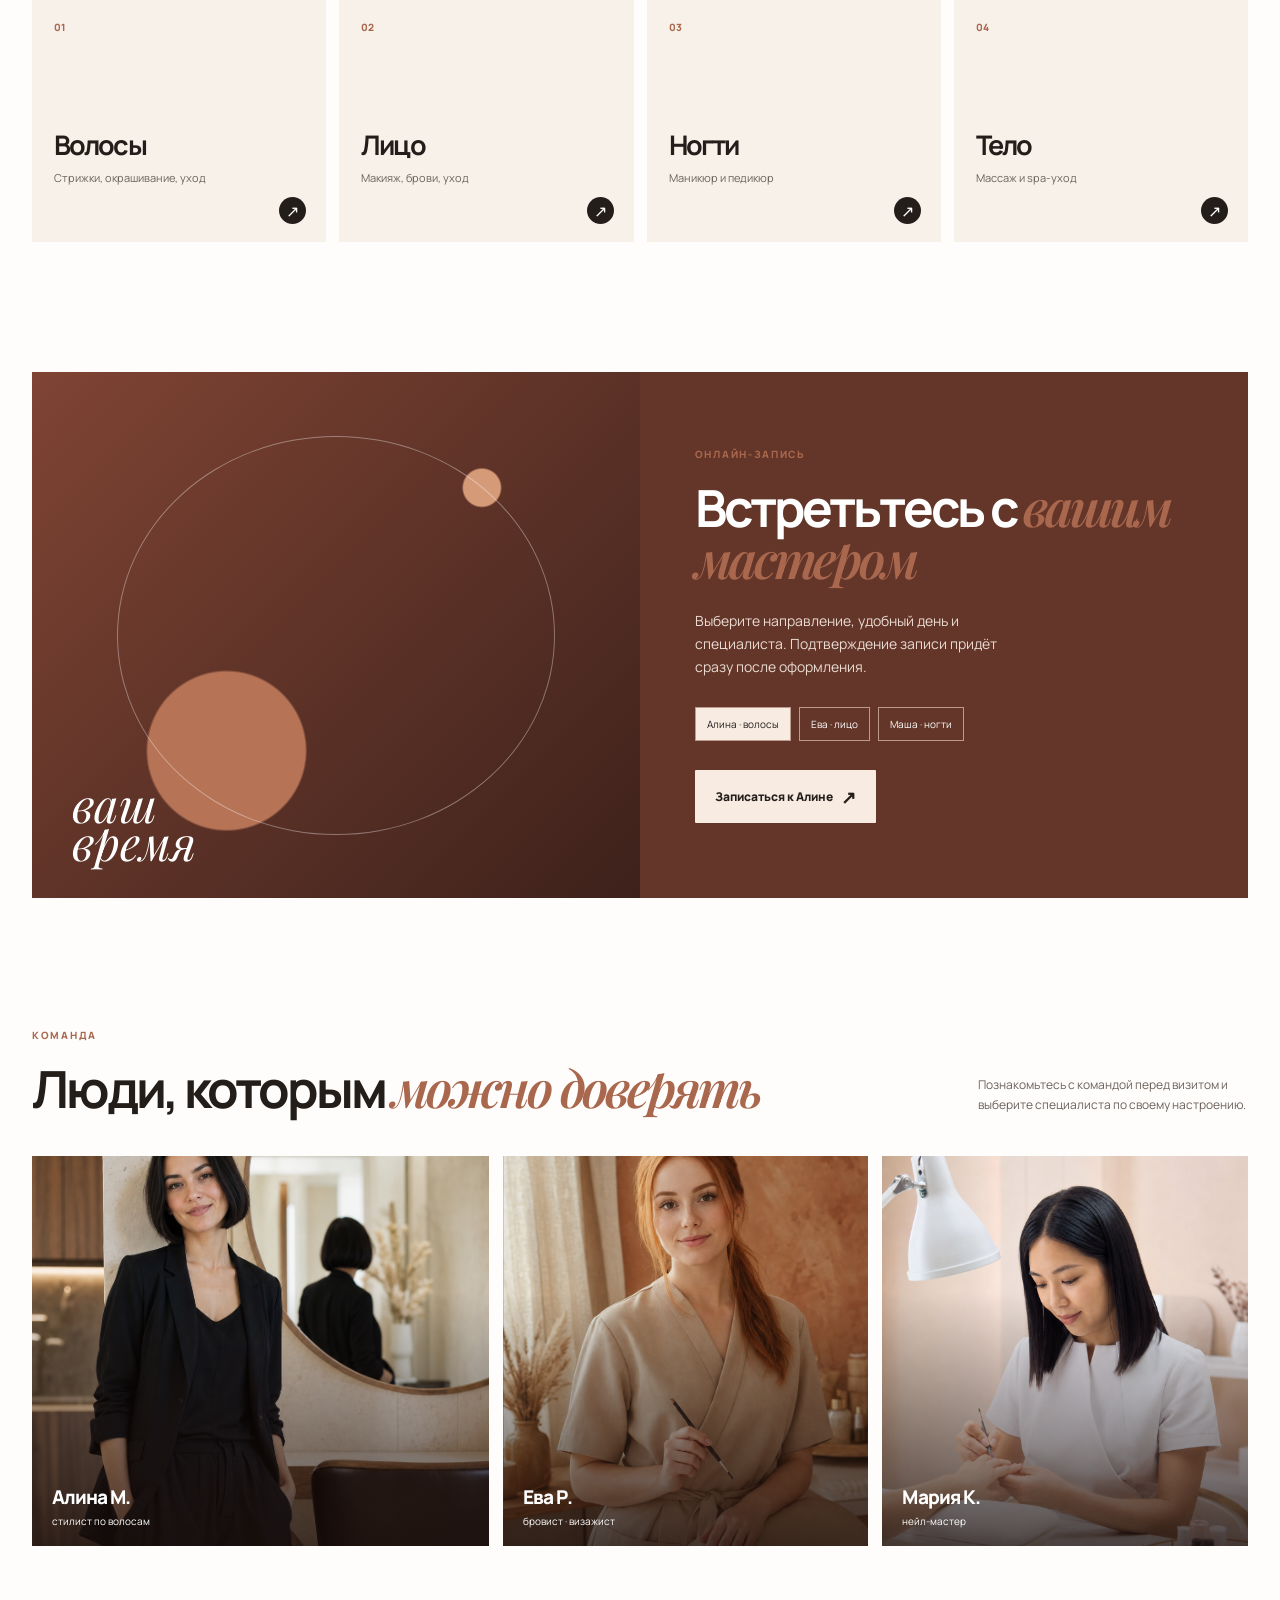
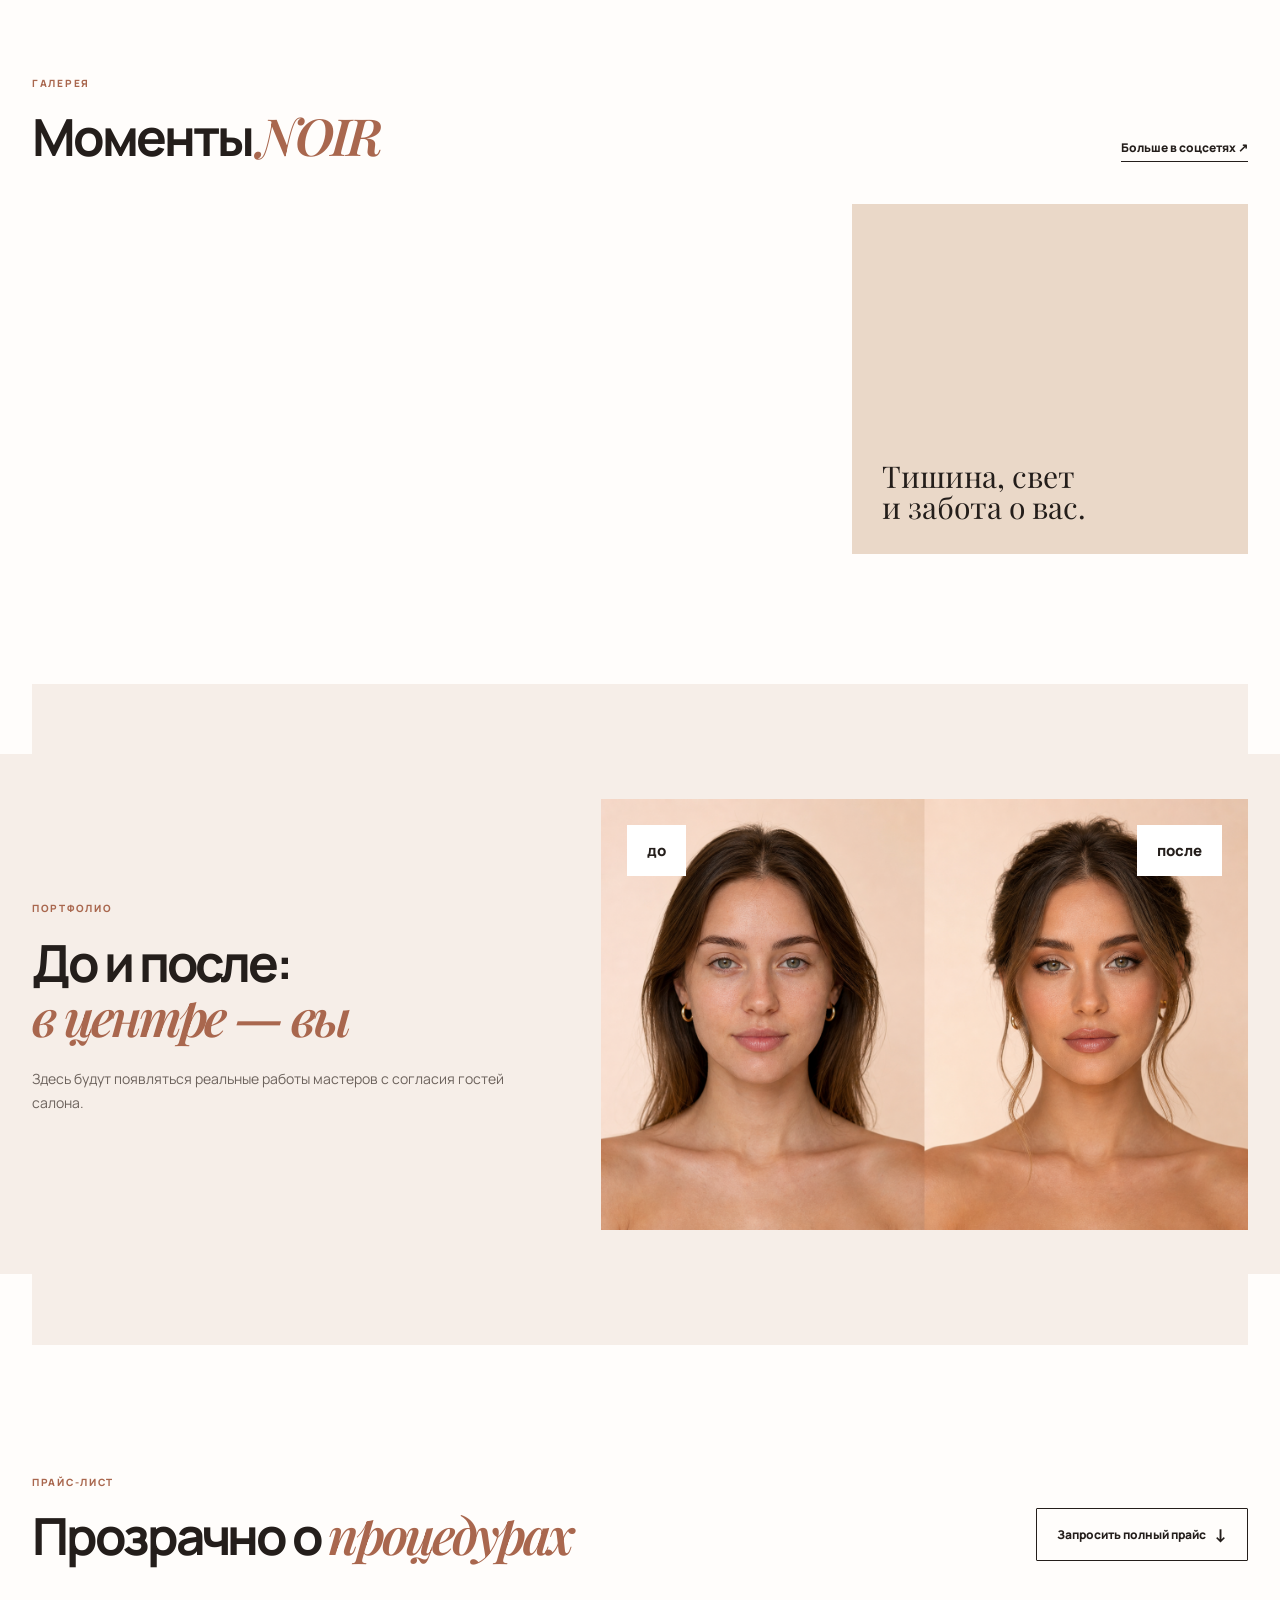
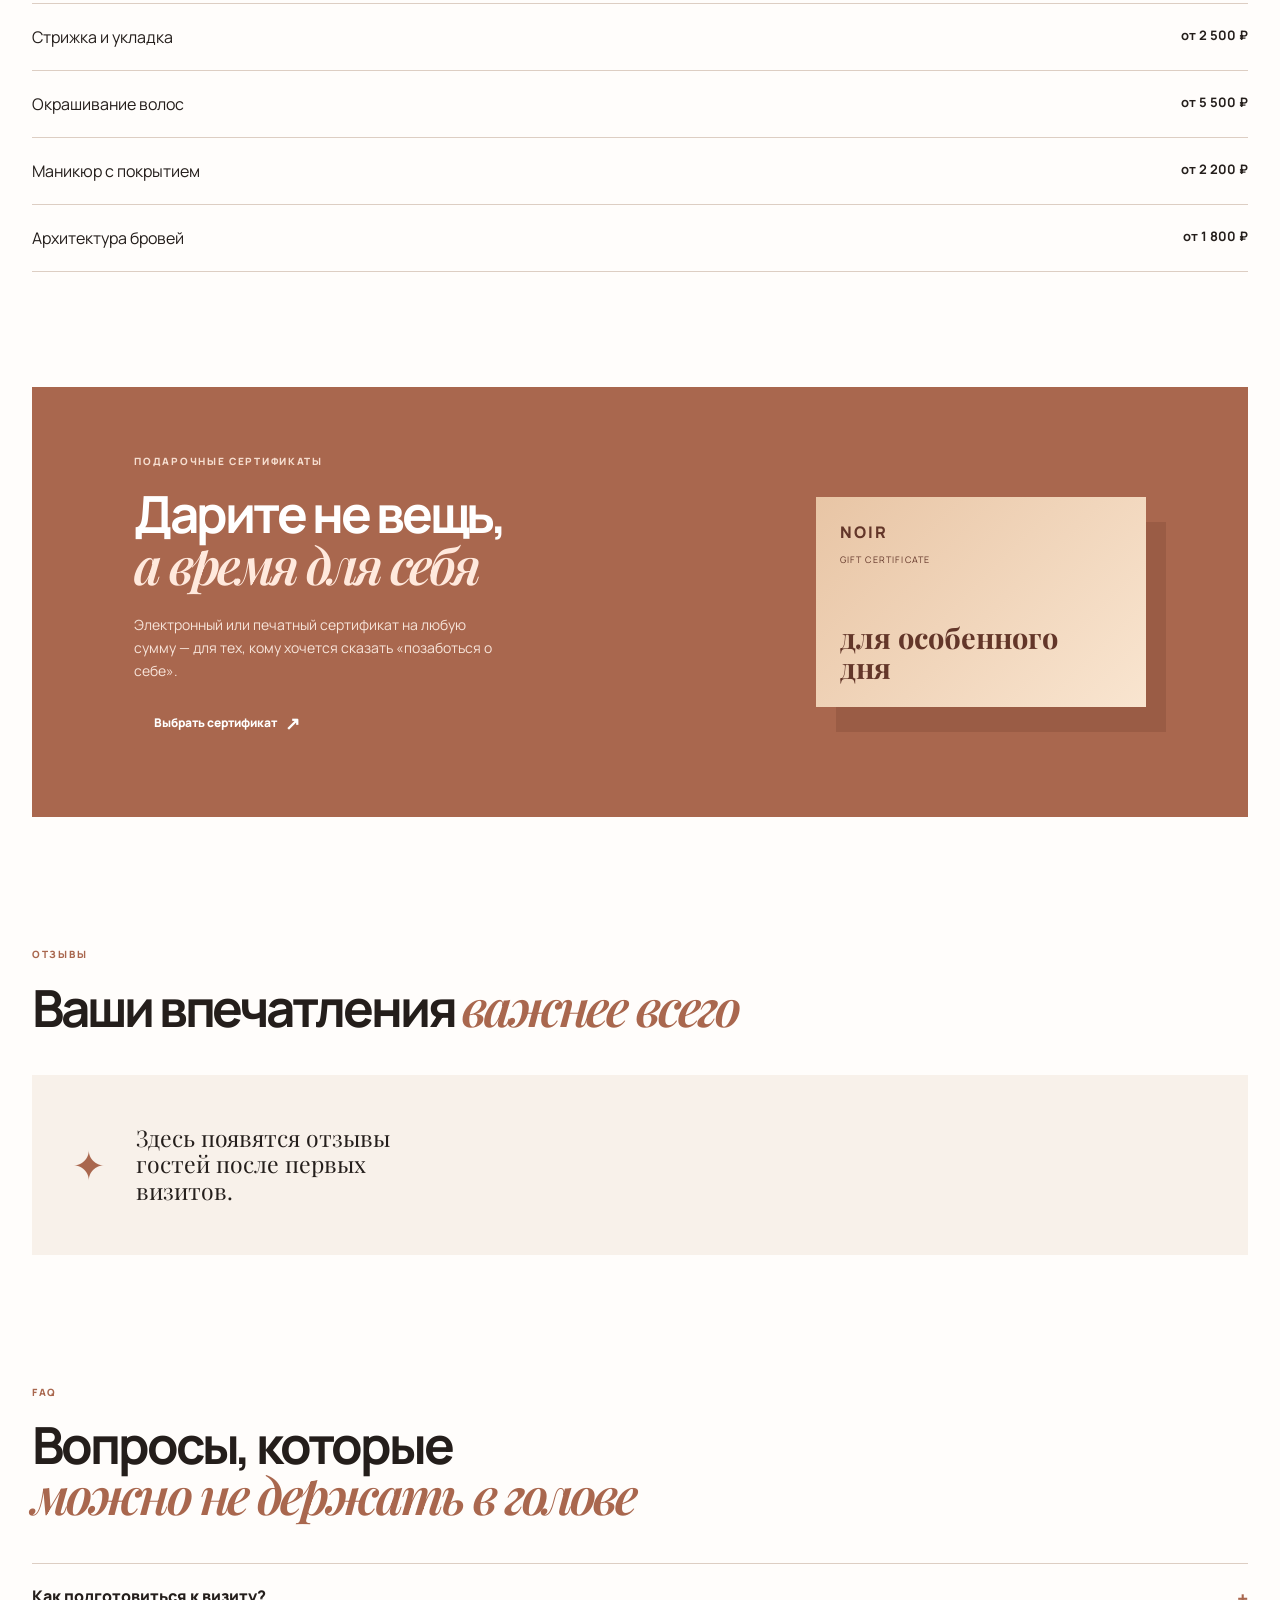
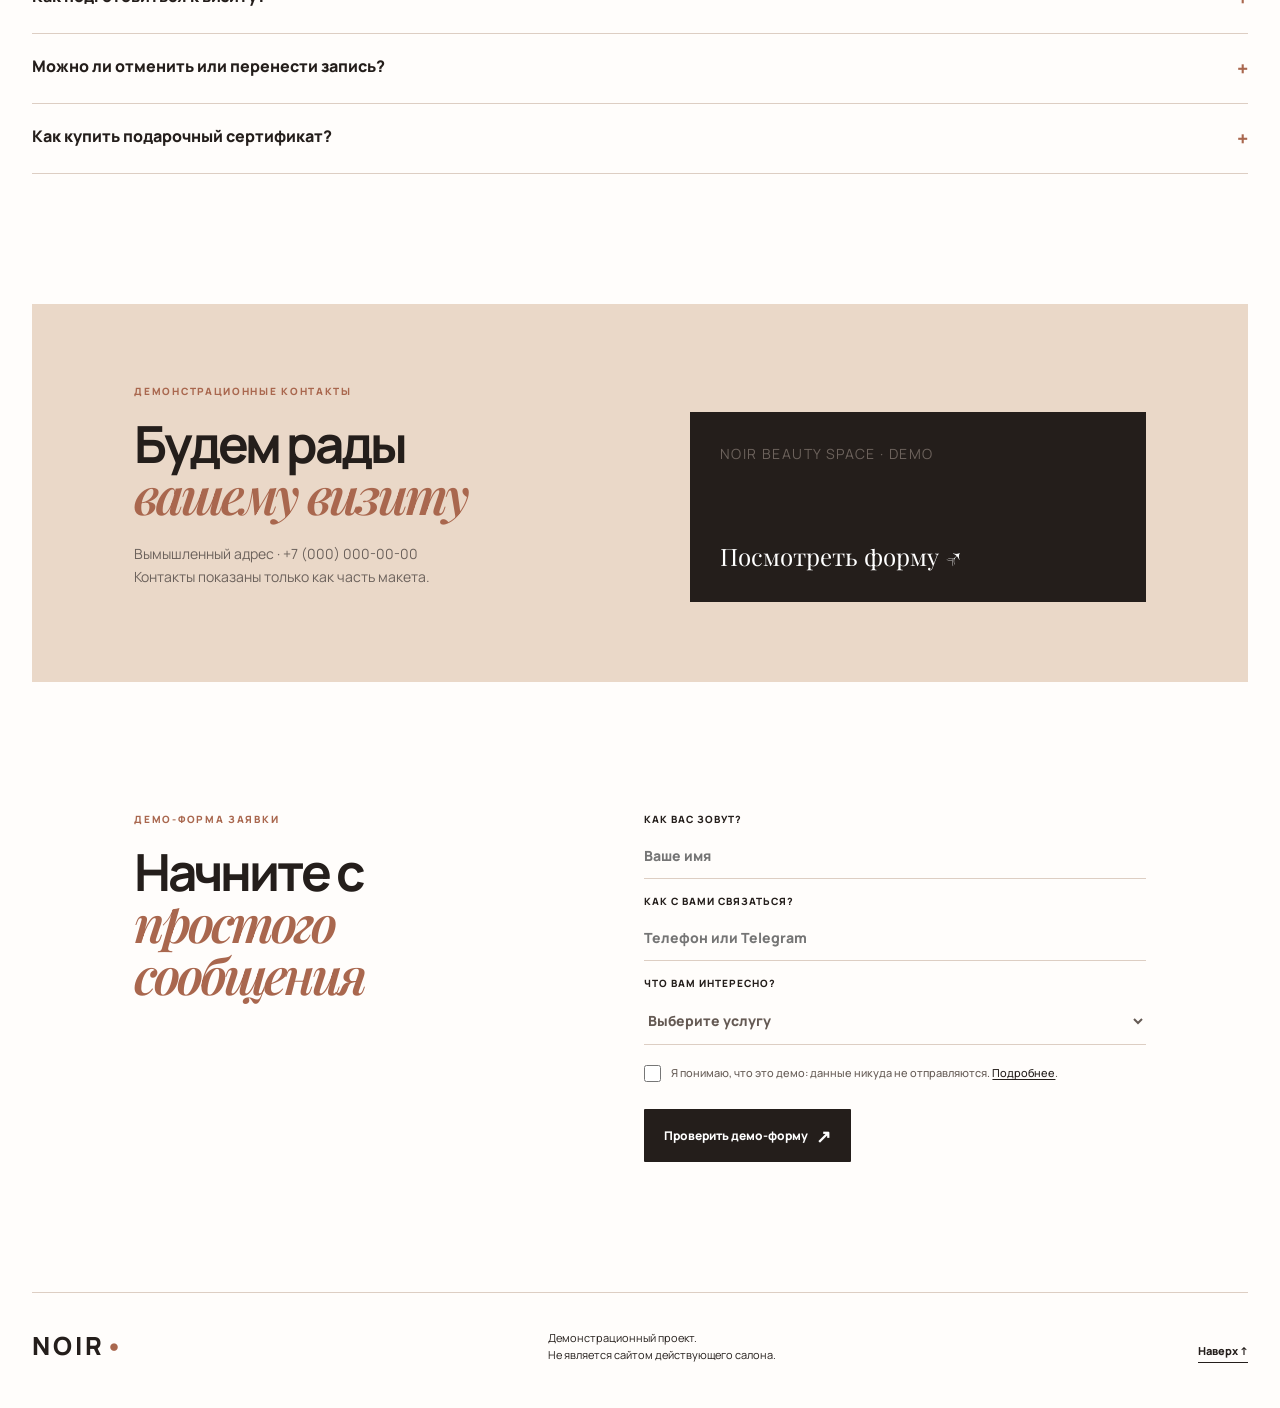
==== commit 9a3012c5: "fix: make Noir demo publishing truthful and testable" ====
--- a/index.html
+++ b/index.html
@@ -50,11 +50,11 @@
 
       <section class="faq shell"><p class="eyebrow">faq</p><h2>Вопросы, которые<br /><em>можно не держать в голове</em></h2><details><summary>Как подготовиться к визиту?<span>+</span></summary><p>После выбора услуги администратор подскажет всё необходимое перед записью.</p></details><details><summary>Можно ли отменить или перенести запись?<span>+</span></summary><p>Да, пожалуйста, сообщите нам заранее — мы найдём другое удобное время.</p></details><details><summary>Как купить подарочный сертификат?<span>+</span></summary><p>Оставьте заявку ниже: подготовим электронный или печатный вариант.</p></details></section>
 
-      <section class="contacts shell" id="contacts"><div><p class="eyebrow">контакты</p><h2>Будем рады<br /><em>вашему визиту</em></h2><p>Москва, ул. Цветочная, 24 · +7 (999) 123-45-67<br />Telegram: @noir_beauty_demo · VK: @noir_beauty_demo</p></div><div class="contact-card"><p>NOIR beauty space</p><a href="#request">Написать администратору <span>↗</span></a></div></section>
+      <section class="contacts shell" id="contacts"><div><p class="eyebrow">демонстрационные контакты</p><h2>Будем рады<br /><em>вашему визиту</em></h2><p>Вымышленный адрес · +7 (000) 000-00-00<br />Контакты показаны только как часть макета.</p></div><div class="contact-card"><p>NOIR beauty space · demo</p><a href="#request">Посмотреть форму <span>↗</span></a></div></section>
 
-      <section class="request shell" id="request"><div><p class="eyebrow">форма заявки</p><h2>Начните с <em>простого сообщения</em></h2></div><form><label>Как вас зовут?<input required placeholder="Ваше имя" /></label><label>Как с вами связаться?<input required placeholder="Телефон или Telegram" /></label><label>Что вам интересно?<select><option>Выберите услугу</option><option>Запись к мастеру</option><option>Прайс-лист</option><option>Подарочный сертификат</option></select></label><label class="consent"><input type="checkbox" required /><span>Я соглашаюсь на <a href="/privacy.html">обработку персональных данных</a>.</span></label><button class="button button-dark" type="submit">Отправить заявку <span>↗</span></button></form></section>
+      <section class="request shell" id="request"><div><p class="eyebrow">демо-форма заявки</p><h2>Начните с <em>простого сообщения</em></h2></div><form><label>Как вас зовут?<input required placeholder="Ваше имя" /></label><label>Как с вами связаться?<input required placeholder="Телефон или Telegram" /></label><label>Что вам интересно?<select><option>Выберите услугу</option><option>Запись к мастеру</option><option>Прайс-лист</option><option>Подарочный сертификат</option></select></label><label class="consent"><input type="checkbox" required /><span>Я понимаю, что это демо: данные никуда не отправляются. <a href="/privacy.html">Подробнее</a>.</span></label><button class="button button-dark" type="submit">Проверить демо-форму <span>↗</span></button></form></section>
     </main>
-    <footer class="footer shell"><a class="logo" href="#top">NOIR<span>•</span></a><p>Пространство красоты,<br />в котором вы — главное.</p><a href="#top">Наверх ↑</a></footer>
+    <footer class="footer shell"><a class="logo" href="#top">NOIR<span>•</span></a><p>Демонстрационный проект.<br />Не является сайтом действующего салона.</p><a href="#top">Наверх ↑</a></footer>
     <script src="/script.js"></script>
   </body>
 </html>
--- a/styles.css
+++ b/styles.css
@@ -14,3 +14,12 @@
 .comparison-static{width:100%;max-width:none;height:auto;aspect-ratio:3/2;display:block;justify-self:stretch;cursor:default;background:none}.comparison-static img{display:block;width:100%;height:100%;object-fit:cover}.comparison-static .comparison-label{position:absolute;z-index:1;top:26px;margin:0;padding:15px 20px;background:#fff;color:var(--ink);font-size:15px;font-weight:800}.comparison-static .label-before{left:26px}.comparison-static .label-after{right:26px}.comparison-static .comparison-mark{position:absolute;z-index:1;left:50%;top:50%;display:grid;place-items:center;width:80px;height:80px;margin:0;padding:0;transform:translate(-50%,-50%);border-radius:50%;background:var(--ink);color:#fff;font-size:27px;font-weight:800}.comparison-static .before,.comparison-static .after,.comparison-static .comparison-range,.comparison-static .comparison-handle{display:none}@media(max-width:760px){.comparison-static{aspect-ratio:1/1.1}.comparison-static .comparison-label{top:14px;padding:10px 14px;font-size:12px}.comparison-static .label-before{left:14px}.comparison-static .label-after{right:14px}.comparison-static .comparison-mark{width:52px;height:52px;font-size:18px}}
 .before-after h2{max-width:470px;line-height:1.06}
 .request .consent{display:flex;align-items:flex-start;gap:10px;margin-top:5px;color:#685e58;font-size:11px;font-weight:500;line-height:1.5;letter-spacing:0;text-transform:none}.request .consent input{display:block;flex:0 0 auto;width:17px;height:17px;margin:0;border:1px solid var(--ink);accent-color:var(--ink)}.request .consent a{text-decoration:underline;text-underline-offset:2px;color:var(--ink)}
+/* Standalone notice for the non-production demo form. */
+.privacy-header{position:static;border-bottom:1px solid var(--line)}
+.privacy-page{max-width:900px;padding-top:clamp(64px,10vw,128px);padding-bottom:clamp(80px,12vw,160px)}
+.privacy-page h1{max-width:780px;margin:18px 0 44px;font-family:'Playfair Display',serif;font-size:clamp(48px,8vw,96px);font-weight:600;line-height:.94;letter-spacing:-.035em}
+.privacy-page h1 em{font-weight:600;color:var(--clay)}
+.privacy-card{display:grid;gap:12px;max-width:720px;margin-bottom:36px;padding:clamp(24px,5vw,48px);border:1px solid var(--line);background:var(--paper)}
+.privacy-card h2{margin:18px 0 0;font-size:18px;line-height:1.2}
+.privacy-card h2:first-child{margin-top:0}
+.privacy-card p{max-width:68ch;margin:0;color:#6c625c;font-size:15px;line-height:1.55}
